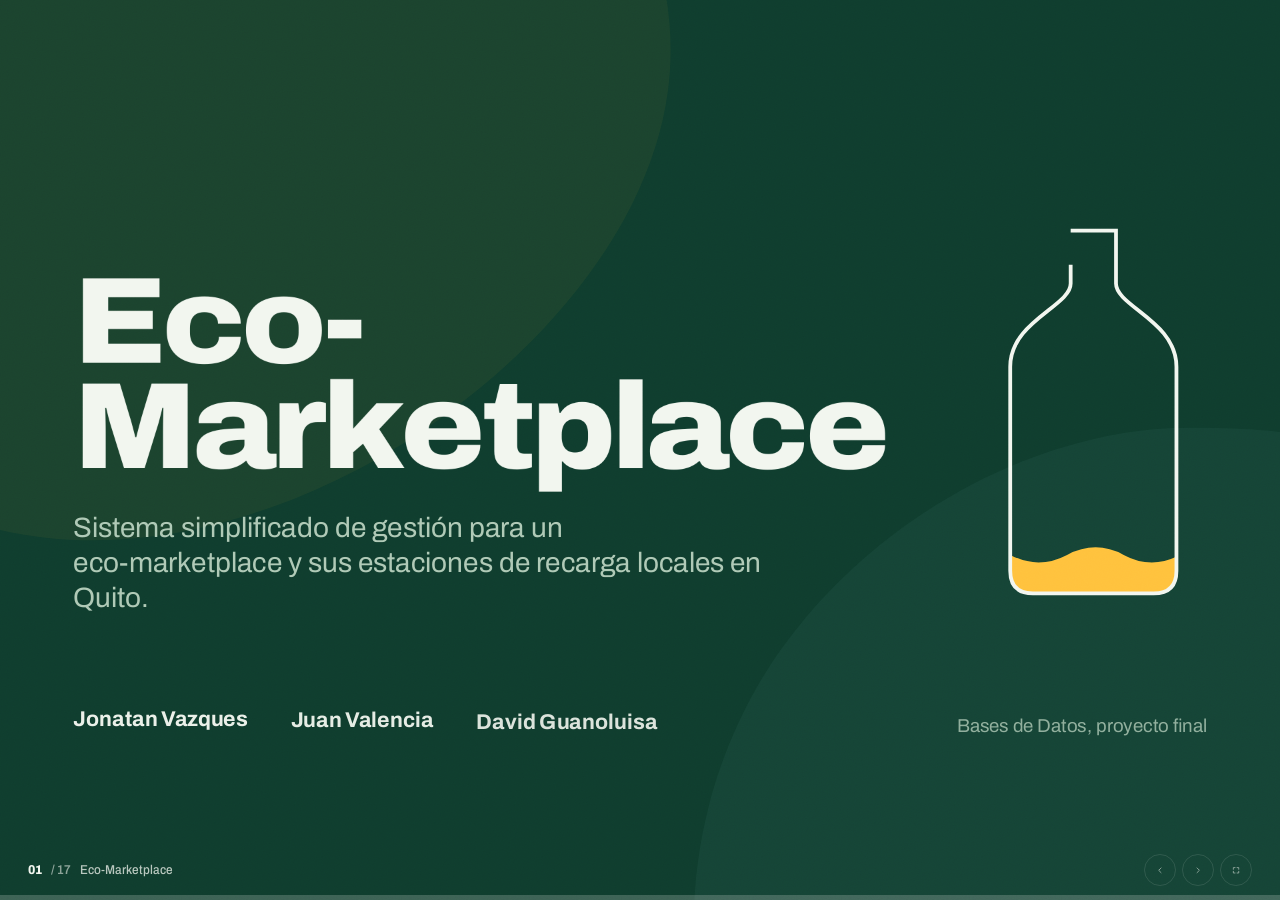
==== static/presentation/index.html @ 6f20e84d "Add the project presentation at /presentation" ====
<!DOCTYPE html>
<html lang="es">
<head>
<meta charset="utf-8">
<meta name="viewport" content="width=device-width, initial-scale=1, viewport-fit=cover">
<title>Eco-Marketplace — Presentación final</title>
<link rel="icon" href="data:image/svg+xml,%3Csvg xmlns='http://www.w3.org/2000/svg' viewBox='0 0 32 32'%3E%3Crect width='32' height='32' rx='7' fill='%230F3D2E'/%3E%3Cpath d='M12 5h8v4c0 2 5 3 5 7v9q0 2-2 2H9q-2 0-2-2v-9c0-4 5-5 5-7z' fill='%23FFC23D'/%3E%3C/svg%3E">
<link rel="preconnect" href="https://fonts.googleapis.com">
<link rel="preconnect" href="https://fonts.gstatic.com" crossorigin>
<link href="https://fonts.googleapis.com/css2?family=Archivo:wdth,wght@62..125,100..900&family=IBM+Plex+Mono:wght@400;500;600&display=swap" rel="stylesheet">
<style>
/* ------------------------------------------------------------------
   Tokens
   Bottle green ground, glass off-white, sunflower-oil accent.
   Coral is semantic only (rollback, delete, errors).
------------------------------------------------------------------ */
:root{
  --green:#0F3D2E; --deep:#072619; --paper:#E7EEE3; --sun:#FFC23D;
  --sage:#A9C4B1; --alarm:#FF6F59; --glass:#9ED6E0;
  --display:'Archivo', 'Arial Narrow', system-ui, sans-serif;
  --mono:'IBM Plex Mono', ui-monospace, Consolas, monospace;
  --ease-out:cubic-bezier(.16,1,.3,1);
}
body[data-ground="green"]{--bg:var(--green);--fg:#F2F6EF;--fg2:#AFC9B6;--line:rgba(242,246,239,.2);--card:rgba(255,255,255,.045);--ink:var(--sun);--hi:var(--sun);--on-hi:#0B2A20;--blob:rgba(255,194,61,.05);--blob2:rgba(158,214,224,.045)}
body[data-ground="deep"]{--bg:var(--deep);--fg:#F2F6EF;--fg2:#A3BFAB;--line:rgba(242,246,239,.18);--card:rgba(255,255,255,.04);--ink:var(--sun);--hi:var(--sun);--on-hi:#0B2A20;--blob:rgba(255,194,61,.06);--blob2:rgba(158,214,224,.05)}
body[data-ground="paper"]{--bg:var(--paper);--fg:#0B2A20;--fg2:#456253;--line:rgba(11,42,32,.2);--card:#F7FAF4;--ink:#0F3D2E;--hi:var(--sun);--on-hi:#0B2A20;--blob:rgba(15,61,46,.06);--blob2:rgba(255,194,61,.16)}
body[data-ground="sun"]{--bg:var(--sun);--fg:#0B2A20;--fg2:#3B4A22;--line:rgba(11,42,32,.25);--card:rgba(255,255,255,.25);--ink:#0B2A20;--hi:#0F3D2E;--on-hi:var(--sun);--blob:rgba(15,61,46,.08);--blob2:rgba(255,255,255,.2)}

*{box-sizing:border-box}
html,body{height:100%}
body{margin:0;background:var(--bg);color:var(--fg);font-family:var(--display);overflow:hidden;
  -webkit-font-smoothing:antialiased;text-rendering:optimizeLegibility;font-variation-settings:"wdth" 100}
button{font:inherit;color:inherit}

/* ---------- background: blobs + grain ---------- */
.bg{position:fixed;inset:0;pointer-events:none;z-index:0;overflow:hidden}
.blob{position:absolute;width:95vmax;height:95vmax;will-change:transform}
.blob.a{left:-30vmax;top:-38vmax;color:var(--blob)}
.blob.b{right:-38vmax;bottom:-48vmax;color:var(--blob2)}
.grain{position:fixed;inset:-50%;pointer-events:none;z-index:40;opacity:.07;mix-blend-mode:overlay;
  background-image:url("data:image/svg+xml,%3Csvg xmlns='http://www.w3.org/2000/svg' width='220' height='220'%3E%3Cfilter id='n'%3E%3CfeTurbulence type='fractalNoise' baseFrequency='.85' numOctaves='3' stitchTiles='stitch'/%3E%3C/filter%3E%3Crect width='100%25' height='100%25' filter='url(%23n)'/%3E%3C/svg%3E")}

/* ---------- stage: designed at 1920x1080, scaled to fit ---------- */
.stage{position:fixed;left:50%;top:50%;width:1920px;height:1080px;transform-origin:50% 50%;z-index:2}
.slide{position:absolute;inset:0;display:none}
.slide.on{display:block}
.inner{position:absolute;inset:0;padding:96px 110px 120px}

/* ---------- pour transition ---------- */
.pour{position:fixed;left:0;right:0;top:0;height:100vh;z-index:30;visibility:hidden;pointer-events:none;background:var(--pour,#0F3D2E)}
.pour svg{position:absolute;left:0;width:200%;height:14vh;display:block}
.pour .wt{bottom:calc(100% - 1px)}
.pour .wb{top:calc(100% - 1px);transform:scaleY(-1)}
.pour path.fill{fill:var(--pour,#0F3D2E)}
.pour path.crest{fill:none;stroke:var(--crest,#FFC23D);stroke-width:5;vector-effect:non-scaling-stroke}

/* ---------- chrome ---------- */
.chrome{position:fixed;left:0;right:0;bottom:0;z-index:35;display:flex;align-items:center;justify-content:space-between;
  padding:0 max(18px,2.2vw) calc(14px + env(safe-area-inset-bottom,0px));pointer-events:none;color:var(--fg)}
.count{display:flex;align-items:baseline;gap:.7em;font-size:clamp(12px,1vw,22px);font-variation-settings:"wdth" 90;font-weight:600}
.count .n{font-variant-numeric:tabular-nums;font-weight:800}
.count .of{opacity:.55}
.count .t{opacity:.75;font-weight:500}
.ctrl{display:flex;gap:6px;pointer-events:auto}
.ctrl button{width:clamp(32px,2.4vw,48px);height:clamp(32px,2.4vw,48px);border-radius:50%;border:1.5px solid var(--line);background:transparent;cursor:pointer;display:grid;place-items:center;opacity:.6;transition:opacity .2s, border-color .2s}
.ctrl button:hover,.ctrl button:focus-visible{opacity:1;border-color:var(--fg)}
.ctrl button:focus-visible{outline:2px solid var(--hi);outline-offset:2px}
.ctrl svg{width:45%;height:45%}
.progress{position:fixed;left:0;right:0;bottom:0;height:5px;z-index:36;background:var(--line)}
.progress i{position:absolute;inset:0;background:var(--hi);transform-origin:0 50%;transform:scaleX(0)}

/* ---------- type ---------- */
.h{margin:0;font-weight:800;font-variation-settings:"wdth" 112;font-size:92px;line-height:.98;letter-spacing:-.028em;max-width:1500px}
.h.sm{font-size:74px}
.lede{margin:28px 0 0;font-size:38px;line-height:1.3;color:var(--fg2);max-width:1100px;font-weight:400}
.mono{font-family:var(--mono)}
.w{display:inline-block;white-space:nowrap;overflow:hidden;vertical-align:top;padding:.1em .02em .14em;margin:-.1em -.02em -.14em}
.c{display:inline-block;will-change:transform}
.mk{display:block;overflow:hidden;padding-bottom:.08em;margin-bottom:-.08em}
.mk-i{display:block}
.hi{background:var(--hi);color:var(--on-hi);padding:.02em .25em;border-radius:.2em}

/* ---------- 1 title ---------- */
.s-title .inner{display:grid;grid-template-columns:1fr 340px;gap:40px;align-items:center}
.s-title h1{margin:0;font-weight:850;font-size:184px;line-height:.86;letter-spacing:-.035em;font-variation-settings:"wdth" 108,"wght" 850}
.s-title .sub{font-size:42px;line-height:1.25;max-width:1050px;margin:44px 0 0;color:var(--fg2)}
.s-title .meta{position:absolute;left:110px;bottom:120px;display:flex;gap:64px;font-size:28px;color:var(--fg2)}
.s-title .meta b{display:block;color:var(--fg);font-weight:700;font-size:32px}
.s-title .meta .course-m{margin-left:auto;align-self:end}
.s-title .meta{right:110px;align-items:baseline}
.bottle{width:340px;height:590px;justify-self:end;margin-top:-90px}
.bottle .outline{fill:none;stroke:var(--fg);stroke-width:5}
.bottle .tag{fill:var(--bg);stroke:var(--fg);stroke-width:3}
.bottle .tagtxt{font:700 30px var(--display);fill:var(--fg);font-variation-settings:"wdth" 110}

/* ---------- 2 problem ---------- */
.s-problem .inner{display:grid;grid-template-columns:1fr 520px;gap:60px;align-items:center}
.morph{width:520px;height:700px}
.morph path{fill:none;stroke-width:6;stroke-linejoin:round}
.needs{margin:54px 0 0;padding:0;list-style:none;display:grid;gap:22px;max-width:1080px}
.needs li{font-size:36px;line-height:1.25;padding-left:46px;position:relative}
.needs li::before{content:"";position:absolute;left:0;top:.42em;width:22px;height:22px;border-radius:50%;border:3px solid var(--fg)}
.morph-caption{font-size:30px;font-weight:700;text-align:center;font-variation-settings:"wdth" 105;margin-top:-10px;height:40px}

/* ---------- 3 solution ---------- */
.pillars{display:grid;grid-template-columns:repeat(3,1fr);gap:44px;margin-top:70px}
.pillar{border-top:3px solid var(--fg);padding-top:26px}
.pillar svg{width:64px;height:64px;stroke:var(--hi);fill:none;stroke-width:3;stroke-linecap:round;stroke-linejoin:round}
.pillar h3{margin:18px 0 12px;font-size:40px;font-weight:750;font-variation-settings:"wdth" 108;letter-spacing:-.01em}
.pillar p{margin:0;font-size:30px;line-height:1.35;color:var(--fg2)}
.points{display:flex;align-items:baseline;gap:18px;margin-top:10px}
.points .num{font-size:120px;font-weight:900;font-variation-settings:"wdth" 125;color:var(--hi);line-height:1;letter-spacing:-.03em}
.points span:last-child{font-size:30px;line-height:1.2;color:var(--fg)}
.marquee{position:absolute;left:0;right:0;bottom:132px;overflow:hidden;border-block:2px solid var(--line);padding:18px 0;white-space:nowrap}
.marquee .track{display:inline-flex;gap:56px;padding-left:56px;font-size:40px;font-weight:600;font-variation-settings:"wdth" 92}
.marquee .track span{display:inline-flex;align-items:center;gap:56px}
.marquee .track span::after{content:"";width:14px;height:14px;border-radius:50%;background:var(--hi)}

/* ---------- 4 team ---------- */
.s-team .inner{display:grid;grid-template-columns:1fr 760px;gap:80px;align-items:center}
.team{list-style:none;margin:56px 0 0;padding:0;display:grid;gap:26px}
.team li{font-size:56px;font-weight:800;font-variation-settings:"wdth" 104;letter-spacing:-.02em;line-height:1}
.course{font-size:30px;color:var(--fg2);margin-top:60px}
.jar{position:relative;width:760px;height:840px}
.jar svg.glass{position:absolute;inset:0;width:100%;height:100%;overflow:visible}
.jar svg.glass path{fill:none;stroke:var(--fg);stroke-width:5;stroke-linejoin:round}
.strata{position:absolute;left:62px;right:62px;bottom:26px;display:flex;flex-direction:column-reverse;gap:8px}
.layer{height:96px;border-radius:14px;display:flex;align-items:center;justify-content:space-between;padding:0 28px;font-size:34px;font-weight:750;font-variation-settings:"wdth" 104}
.layer small{font-size:22px;font-weight:500;opacity:.8;font-family:var(--mono)}
.l1{background:#F2E3B6;color:#0B2A20}.l2{background:#D7B36A;color:#0B2A20}.l3{background:var(--sun);color:#0B2A20}
.l4{background:#9DBBA6;color:#0B2A20}.l5{background:#5E8B72;color:#F2F6EF}.l6{background:#F2F6EF;color:#0B2A20}

/* ---------- 5 requirements ---------- */
.req{display:grid;grid-template-columns:1.25fr 1fr;gap:80px;margin-top:56px}
.req h3{margin:0 0 18px;font-size:30px;font-weight:700;color:var(--fg2);font-variation-settings:"wdth" 100}
.req ul{list-style:none;margin:0;padding:0}
.req li{display:grid;grid-template-columns:150px 1fr auto;gap:20px;align-items:baseline;padding:16px 0;border-top:2px solid var(--line);font-size:29px;line-height:1.22}
.req .id{font-family:var(--mono);font-weight:600;font-size:26px}
.req .tc{font-family:var(--mono);font-size:20px;color:var(--fg2);white-space:nowrap}

/* ---------- 6 ER ---------- */
.er{position:relative;width:1680px;height:690px;margin:40px auto 0}
.er svg.links{position:absolute;inset:0;width:100%;height:100%;overflow:visible}
.er svg.links path{fill:none;stroke:var(--fg);stroke-width:3.5;stroke-linecap:round;stroke-linejoin:round}
.ent{position:absolute;width:400px;background:var(--card);border:3px solid var(--fg);border-radius:14px;overflow:hidden}
.ent h4{margin:0;padding:12px 20px 13px;font-size:31px;font-weight:800;font-variation-settings:"wdth" 108;background:var(--fg);color:var(--bg);letter-spacing:-.01em}
.ent ul{list-style:none;margin:0;padding:0}
.ent li{display:flex;justify-content:space-between;align-items:center;gap:12px;padding:0 20px;height:46px;font:500 23px/1 var(--mono);border-top:1.5px solid var(--line)}
.ent li:first-child{border-top:0}
.key{font:700 16px/1 var(--display);padding:5px 8px;border-radius:6px;background:var(--hi);color:var(--on-hi);letter-spacing:.02em}
.key.fk{background:transparent;color:var(--fg);box-shadow:inset 0 0 0 2px var(--fg)}
.card-pill{position:absolute;font:800 24px/1 var(--display);background:var(--fg);color:var(--bg);border-radius:999px;padding:6px 12px;transform:translate(-50%,-50%)}
.er-note{position:absolute;left:620px;top:640px;width:420px;font-size:22px;line-height:1.3;color:var(--fg2)}

/* ---------- 7 before / after ---------- */
.ba{position:relative;display:grid;grid-template-columns:500px 1fr;gap:120px;margin-top:40px}
.ba .tagline{font-size:28px;font-weight:700;color:var(--fg2);margin:0 0 18px}
.ba .ent{position:relative;width:auto}
.ba .pair{display:grid;grid-template-columns:420px 110px 460px;align-items:start}
.ba .ent li{font-size:24px}
.ba .mv{transition:none}
.ba-note{margin:26px 0 0;font-size:30px;line-height:1.3;max-width:500px}
.after-note{margin:30px 0 0;font-size:30px;line-height:1.35;max-width:1000px;color:var(--fg2)}
.conn{width:110px;height:120px;margin-top:70px;overflow:visible}
.conn path{fill:none;stroke:var(--fg);stroke-width:3.5}
.conn text{font:800 24px var(--display);fill:var(--fg)}
.ghost{position:absolute;display:flex;align-items:center;padding:0 20px;font:600 24px/1 var(--mono);background:var(--alarm);color:#2A0D06;border-radius:8px;opacity:0;pointer-events:none;z-index:5}
.strike{position:absolute;left:14px;right:14px;top:50%;height:3px;background:var(--alarm);transform-origin:0 50%;transform:scaleX(0)}
.ba .mv{position:relative}
.new-row{background:color-mix(in srgb, var(--hi) 22%, transparent)}
.feedback{margin:26px 0 0;font-size:30px;line-height:1.35;color:var(--fg);border-left:5px solid var(--hi);padding:6px 0 6px 26px}

/* ---------- 8 schema ---------- */
.s-schema .inner{display:grid;grid-template-columns:1080px 1fr;gap:70px}
.code{margin:0;padding:34px 40px;background:rgba(0,0,0,.28);border:2px solid var(--line);border-radius:18px;font:400 25px/1.5 var(--mono);color:#DDE8DF;white-space:pre;position:relative}
.code .kw{color:#9ED6E0;font-weight:600}
.code .ty{color:#A9C4B1}
.code .cn{color:var(--sun);font-weight:600;border-radius:4px}
.code .nu{color:#F2E3B6}
.caret{display:inline-block;width:.6em;height:1.1em;background:var(--sun);vertical-align:-.2em;animation:blink 1s steps(1) infinite}
@keyframes blink{50%{opacity:0}}
.prefixes{list-style:none;margin:28px 0 0;padding:0;display:grid;gap:16px}
.prefixes li{display:grid;grid-template-columns:96px 1fr;gap:18px;align-items:baseline;border-top:2px solid var(--line);padding-top:14px}
.prefixes b{font:600 30px var(--mono);color:var(--sun)}
.prefixes span{font-size:27px;line-height:1.3}
.prefixes small{display:block;font:400 17px/1.3 var(--mono);color:var(--fg2);margin-top:4px;overflow-wrap:anywhere}
.why{font-size:27px;line-height:1.35;color:var(--fg2);margin-top:30px}

/* ---------- 9 transaction ---------- */
.tx{position:relative;width:1700px;height:580px;margin:50px auto 0}
.tx svg.track{position:absolute;inset:0;width:100%;height:100%;overflow:visible}
.tx .rail{fill:none;stroke:var(--line);stroke-width:6;stroke-linecap:round}
.tx .rail-on{fill:none;stroke:var(--sun);stroke-width:6;stroke-linecap:round}
.tx .branch{fill:none;stroke:var(--alarm);stroke-width:5;stroke-linecap:round}
.node{position:absolute;width:104px;height:104px;margin:-52px 0 0 -52px;border-radius:50%;border:4px solid var(--fg);background:var(--bg);display:grid;place-items:center;top:200px}
.node svg{width:44px;height:44px;fill:none;stroke:var(--fg);stroke-width:3;stroke-linecap:round;stroke-linejoin:round}
.node.lit{background:var(--sun);border-color:var(--sun)}
.node.lit svg{stroke:#0B2A20}
.step{position:absolute;top:0;width:270px;margin-left:-135px;text-align:center}
.step b{display:block;font-size:28px;font-weight:800;font-variation-settings:"wdth" 104;line-height:1.1}
.step span{display:block;font:400 19px/1.3 var(--mono);color:var(--fg2);margin-top:8px}
.token{position:absolute;left:0;top:200px;width:30px;height:30px;margin:-15px 0 0 -15px;border-radius:50%;background:var(--sun);box-shadow:0 0 0 8px rgba(255,194,61,.25);z-index:3}
.rollback{position:absolute;left:1300px;top:396px;transform:translate(-50%,-50%);background:var(--alarm);color:#2A0D06;border-radius:999px;padding:14px 30px;font-size:30px;font-weight:800;white-space:nowrap}
.rb-why{position:absolute;left:1440px;top:360px;width:262px;font-size:20px;line-height:1.3;color:var(--fg2)}
.console{position:absolute;left:0;right:0;top:500px;border:2px solid var(--line);border-radius:14px;padding:20px 28px;font:500 26px/1.3 var(--mono);background:rgba(0,0,0,.22);display:flex;gap:18px}
.console .pr{color:var(--sun)}
.tx-foot{display:flex;gap:60px;margin-top:30px;font-size:28px;line-height:1.3;color:var(--fg2)}
.tx-foot p{margin:0;max-width:780px}

/* ---------- 10 API ---------- */
.api{display:grid;grid-template-columns:1fr 1fr;gap:70px;margin-top:40px}
.grp{margin-bottom:16px}
.grp h3{margin:0 0 6px;font-size:28px;font-weight:750;font-variation-settings:"wdth" 104}
.ep{display:grid;grid-template-columns:282px 1fr;align-items:center;height:42px;border-top:1.5px solid var(--line)}
.ep .ms{display:flex;gap:6px}
.m{font:700 16px/1 var(--mono);padding:6px 0;width:80px;text-align:center;border-radius:6px;letter-spacing:.02em}
.m.get{background:#0F3D2E;color:#E7EEE3}
.m.post{background:var(--sun);color:#0B2A20}
.m.put{background:var(--glass);color:#0B2A20}
.m.del{background:var(--alarm);color:#2A0D06}
.ep code{font:500 22px var(--mono);white-space:nowrap}
.status{display:flex;flex-wrap:wrap;gap:12px;margin-top:26px}
.status span{font:500 22px var(--mono);border:2px solid var(--fg);border-radius:999px;padding:8px 16px}
.status span b{font-weight:700;margin-right:6px}
.errshape{margin-top:16px;font:500 22px var(--mono);color:var(--fg2)}

/* ---------- 11 GUI ---------- */
.s-gui .inner{display:grid;grid-template-columns:440px 1fr;gap:60px;align-items:start}
.views{list-style:none;margin:34px 0 0;padding:0}
.views li{padding:10px 0;border-top:2px solid var(--line);font-size:26px;line-height:1.2}
.views li b{display:block;font-size:29px;font-variation-settings:"wdth" 100}
.views li span{color:var(--fg2);font-size:23px}
.browser{position:relative;width:1240px;height:798px;border-radius:18px;overflow:hidden;background:#F7FAF4;box-shadow:0 40px 80px -30px rgba(0,0,0,.6);border:2px solid rgba(255,255,255,.2);margin-top:6px}
.bbar{height:56px;background:#DDE6D9;display:flex;align-items:center;gap:10px;padding:0 20px}
.bbar i{width:15px;height:15px;border-radius:50%;background:#B9C7B4}
.bbar i:first-child{background:var(--alarm)}.bbar i:nth-child(2){background:var(--sun)}.bbar i:nth-child(3){background:#6FB58A}
.bbar .url{margin-left:18px;flex:1;height:34px;border-radius:9px;background:#F7FAF4;display:flex;align-items:center;padding:0 16px;font:500 19px var(--mono);color:#456253}
.viewport{position:absolute;left:0;right:0;top:56px;bottom:0;overflow:hidden}
.viewport iframe{border:0;width:1600px;height:960px;transform:scale(.775);transform-origin:0 0;background:#fff}
.fallback{position:absolute;inset:0;display:none;place-content:center;text-align:center;gap:18px;padding:60px;color:#0B2A20;background:
  repeating-linear-gradient(135deg, #F7FAF4 0 22px, #EEF3EA 22px 44px)}
.browser.failed .fallback{display:grid}
.browser.failed iframe{visibility:hidden}
.fallback b{font-size:44px;font-variation-settings:"wdth" 110}
.fallback p{margin:0;font-size:26px;line-height:1.4;color:#456253;max-width:760px}
.fallback a{color:#0B2A20;font:600 26px var(--mono)}
.loading{position:absolute;left:24px;bottom:20px;font:500 18px var(--mono);color:#456253}

/* ---------- 12 reports ---------- */
.reports{display:grid;grid-template-columns:repeat(4,1fr);gap:34px;margin-top:60px}
.rep{border:3px solid var(--fg);border-radius:18px;padding:26px;background:var(--card);display:flex;flex-direction:column}
.rep svg{width:100%;height:190px;overflow:visible}
.rep svg .bar{fill:var(--fg)}
.rep svg .bar.top{fill:var(--sun)}
.rep svg .ln{fill:none;stroke:var(--fg);stroke-width:5;stroke-linecap:round;stroke-linejoin:round}
.rep svg .base{stroke:var(--line);stroke-width:2}
.rep h3{margin:22px 0 8px;font-size:34px;font-weight:800;font-variation-settings:"wdth" 104;line-height:1.05}
.rep code{font:500 17px/1.3 var(--mono);color:var(--fg2);overflow-wrap:anywhere}
.rep p{margin:14px 0 0;font:500 20px/1.4 var(--mono)}
.rep-foot{margin-top:40px;font-size:30px;line-height:1.35;color:var(--fg2);max-width:1400px}

/* ---------- 13 testing ---------- */
.s-tests .inner{display:grid;grid-template-columns:640px 1fr;gap:70px;align-items:start}
.big{font-size:380px;font-weight:900;font-variation-settings:"wdth" 125;line-height:.8;letter-spacing:-.05em;color:var(--sun);margin-top:40px;font-variant-numeric:tabular-nums}
.big-l{font-size:40px;font-weight:700;margin-top:24px}
.big-s{font-size:27px;line-height:1.35;color:var(--fg2);margin-top:16px;max-width:560px}
.tcs{list-style:none;margin:0;padding:0;display:grid;grid-template-columns:1fr 1fr;column-gap:44px}
.tcs li{display:grid;grid-template-columns:36px 96px 1fr;gap:12px;align-items:center;padding:12px 0;border-top:1.5px solid var(--line);font-size:22px;line-height:1.18}
.tcs svg{width:30px;height:30px;fill:none;stroke:var(--sun);stroke-width:4;stroke-linecap:round;stroke-linejoin:round}
.tcs .id{font:600 21px var(--mono)}
.tcs small{display:block;font:400 17px var(--mono);color:var(--fg2);margin-top:3px}
.nfr{margin-top:34px;display:flex;gap:26px;align-items:center;border:2px solid var(--line);border-radius:16px;padding:22px 28px}
.nfr .n{font-size:68px;font-weight:900;font-variation-settings:"wdth" 120;color:var(--sun);line-height:1;white-space:nowrap}
.nfr p{margin:0;font-size:26px;line-height:1.3}

/* ---------- 14 deploy ---------- */
.flow{position:relative;width:1700px;height:360px;margin:60px auto 0}
.flow > svg{position:absolute;inset:0;width:100%;height:100%;overflow:visible}
.flow > svg path{fill:none;stroke:var(--fg);stroke-width:4;stroke-linecap:round}
.fnode{position:absolute;top:40px;width:300px;margin-left:-150px;text-align:center}
.fnode .disc{width:120px;height:120px;margin:0 auto;border-radius:30px;background:var(--fg);display:grid;place-items:center}
.fnode .disc svg{position:static;width:56px;height:56px;fill:none;stroke:var(--bg);stroke-width:3;stroke-linecap:round;stroke-linejoin:round}
.fnode b{display:block;margin-top:22px;font-size:31px;font-weight:800;font-variation-settings:"wdth" 104;line-height:1.1}
.fnode span{display:block;margin-top:8px;font:400 19px/1.35 var(--mono);color:var(--fg2)}
.fnode.end .disc{background:var(--sun)}
.fnode.end .disc svg{stroke:#0B2A20}
.dep-grid{display:grid;grid-template-columns:1fr 1fr;gap:60px;margin-top:10px}
.term{background:#0B2A20;color:#DDE8DF;border-radius:16px;padding:26px 32px;font:400 24px/1.6 var(--mono)}
.term .pr{color:var(--sun)}
.term .cm{color:#7E9C88}
.links-l{font-size:30px;line-height:1.5}
.links-l a{color:inherit;font-family:var(--mono);font-size:27px;text-decoration-thickness:2px;text-underline-offset:6px}
.links-l p{margin:0 0 14px}

/* ---------- 15 challenges ---------- */
.chal{display:grid;grid-template-columns:1fr;gap:30px;margin-top:56px}
.ch{display:grid;grid-template-columns:720px 110px 1fr;gap:24px;align-items:center;border-top:3px solid var(--line);padding-top:30px}
.ch .p{font-size:42px;line-height:1.15;letter-spacing:-.01em;font-weight:700;font-variation-settings:"wdth" 104}
.ch .f{font-size:31px;line-height:1.35;color:var(--fg2)}
.ch .f code{font:500 28px var(--mono);color:var(--sun)}
.ch svg{width:100px;height:48px;fill:none;stroke:var(--sun);stroke-width:4;stroke-linecap:round;stroke-linejoin:round}

/* ---------- 16 future ---------- */
.future{list-style:none;margin:60px 0 0;padding:0;display:grid;grid-template-columns:repeat(3,1fr);gap:0 50px}
.future li{border-top:3px solid var(--fg);padding:26px 0 46px}
.future svg{width:62px;height:62px;fill:none;stroke:var(--fg);stroke-width:3;stroke-linecap:round;stroke-linejoin:round}
.future b{display:block;margin-top:18px;font-size:44px;font-weight:800;font-variation-settings:"wdth" 106;letter-spacing:-.015em;line-height:1.02}
.future span{display:block;margin-top:10px;font-size:26px;line-height:1.35;color:var(--fg2)}

/* ---------- 17 thanks ---------- */
.s-thanks h2{margin:40px 0 0;font-size:270px;font-weight:900;font-variation-settings:"wdth" 125;line-height:.82;letter-spacing:-.05em}
.s-thanks .q{font-size:64px;font-weight:700;margin-top:40px;font-variation-settings:"wdth" 100}
.s-thanks .urls{position:absolute;left:110px;right:110px;bottom:130px;display:grid;grid-template-columns:repeat(3,auto);justify-content:space-between;gap:30px;border-top:3px solid var(--fg);padding-top:28px}
.s-thanks .urls div{font-size:24px;color:var(--fg2)}
.s-thanks .urls a{display:block;margin-top:6px;color:var(--fg);font:600 30px var(--mono);text-decoration:none}
.s-thanks .urls a:hover{text-decoration:underline}
.s-thanks .names{font-size:30px;margin-top:22px;color:var(--fg2)}

@media (prefers-reduced-motion: reduce){ .caret{animation:none} }
</style>
</head>
<body data-ground="green">

<div class="bg" aria-hidden="true">
  <svg class="blob a" viewBox="0 0 600 600"><path fill="currentColor" d="M421 89c62 45 108 122 98 196-10 75-77 146-152 186-76 40-160 49-224 12C79 446 36 362 47 285 58 208 123 137 192 95c70-43 167-51 229-6z"/></svg>
  <svg class="blob b" viewBox="0 0 600 600"><path fill="currentColor" d="M455 132c50 60 66 147 37 220-29 72-104 131-186 141-83 10-173-29-212-95-39-67-26-161 21-226S242 64 315 64c73 0 90 8 140 68z"/></svg>
</div>
<div class="grain" aria-hidden="true"></div>

<main class="stage" id="stage">

<!-- 1 TITLE -->
<section class="slide s-title" data-id="title" data-ground="green" data-title="Eco-Marketplace">
 <div class="inner">
  <div>
   <h1 id="title-h" data-a="split" aria-label="Eco-Marketplace">Eco-<br>Marketplace</h1>
   <p class="sub" data-a="mask" data-at=".55">Sistema simplificado de gestión para un <span style="white-space:nowrap">eco-marketplace</span> y sus estaciones de recarga locales en Quito.</p>
  </div>
  <svg class="bottle" viewBox="0 0 300 520" aria-hidden="true">
   <defs><clipPath id="bottle-clip"><path d="M120 20H180V90C180 120 260 140 260 200V470Q260 500 230 500H70Q40 500 40 470V200C40 140 120 120 120 90Z"/></clipPath></defs>
   <g clip-path="url(#bottle-clip)">
    <g id="liquid" transform="translate(0 520)">
      <path id="liq-wave" fill="#FFC23D" d="M-300 20 Q-262 0 -225 20 T-150 20 T-75 20 T0 20 T75 20 T150 20 T225 20 T300 20 T375 20 T450 20 T525 20 T600 20 V600 H-300Z"/>
    </g>
   </g>
   <path class="outline" id="bottle-out" d="M120 20H180V90C180 120 260 140 260 200V470Q260 500 230 500H70Q40 500 40 470V200C40 140 120 120 120 90Z"/>
   <g id="bottle-tag"><rect class="tag" x="70" y="250" width="160" height="70" rx="10"/><text class="tagtxt" x="150" y="296" text-anchor="middle">recarga</text></g>
  </svg>
  <div class="meta" data-a="kids" data-at=".8">
   <div><b>Jonatan Vazques</b></div>
   <div><b>Juan Valencia</b></div>
   <div><b>David Guanoluisa</b></div>
   <div class="course-m">Bases de Datos, proyecto final</div>
  </div>
 </div>
</section>

<!-- 2 PROBLEM -->
<section class="slide s-problem" data-id="problem" data-ground="paper" data-title="El problema">
 <div class="inner">
  <div>
   <h2 class="h" data-a="split">Casi todo lo que compramos viene en plástico de un solo uso.</h2>
   <p class="lede" data-a="mask">Las estaciones de recarga resuelven el empaque: el cliente trae su propio envase y compra a granel. Lo difícil es administrar una red de ellas.</p>
   <ul class="needs" data-a="kids">
    <li>¿Cuánta avena, arroz o detergente queda en cada sucursal?</li>
    <li>¿Qué compró cada cliente, dónde y cuándo?</li>
    <li>¿Cómo premiamos a quien vuelve con su frasco?</li>
   </ul>
  </div>
  <div>
   <svg class="morph" viewBox="0 0 300 520" aria-hidden="true">
    <path id="morph-path" stroke="#0B2A20" d="M120 20H180V90C180 120 260 140 260 200V470Q260 500 230 500H70Q40 500 40 470V200C40 140 120 120 120 90Z"/>
    <path id="morph-x" stroke="#FF6F59" d="M70 230L230 430M230 230L70 430" style="stroke-width:10;stroke-linecap:round"/>
   </svg>
   <div class="morph-caption" id="morph-cap">Un solo uso</div>
  </div>
 </div>
</section>

<!-- 3 SOLUTION -->
<section class="slide s-solution" data-id="solution" data-ground="green" data-title="Nuestra solución">
 <div class="inner">
  <h2 class="h" data-a="split">Una sola base de datos para todas las estaciones de recarga.</h2>
  <div class="pillars">
   <div class="pillar" data-a="rise" data-at=".45">
    <svg viewBox="0 0 64 64"><circle cx="32" cy="22" r="11"/><path d="M12 56c2-11 10-17 20-17s18 6 20 17"/></svg>
    <h3>Clientes</h3>
    <div class="points"><span class="num" data-count="10">10</span><span>eco-puntos<br>por unidad comprada</span></div>
   </div>
   <div class="pillar" data-a="rise">
    <svg viewBox="0 0 64 64"><path d="M8 26 14 10h36l6 16"/><path d="M10 26v28h44V26"/><path d="M8 26c0 5 4 8 8 8s8-3 8-8c0 5 4 8 8 8s8-3 8-8c0 5 4 8 8 8s8-3 8-8"/><path d="M26 54V42h12v12"/></svg>
    <h3>Tiendas</h3>
    <p>Un solo catálogo, con stock propio en cada sucursal. El stock bajo se ve antes de que el frasco se vacíe.</p>
   </div>
   <div class="pillar" data-a="rise">
    <svg viewBox="0 0 64 64"><rect x="12" y="8" width="40" height="48" rx="5"/><path d="M22 22h20M22 32h20M22 42h12"/></svg>
    <h3>Pedidos</h3>
    <p>Varios productos por pedido, guardados en una sola transacción: todo o nada.</p>
   </div>
  </div>
  <div class="marquee" data-a="wipe" data-at=".9" aria-label="Productos que se venden a granel">
   <div class="track"><span>Detergente líquido</span><span>Avena</span><span>Arroz integral</span><span>Jabón de manos</span><span>Shampoo sólido</span><span>Aceite de girasol</span><span>Granola</span><span>Suavizante</span><span>Detergente líquido</span><span>Avena</span><span>Arroz integral</span><span>Jabón de manos</span><span>Shampoo sólido</span><span>Aceite de girasol</span><span>Granola</span><span>Suavizante</span></div>
  </div>
 </div>
</section>

<!-- 4 TEAM & STACK -->
<section class="slide s-team" data-id="team" data-ground="deep" data-title="Equipo y tecnologías">
 <div class="inner">
  <div>
   <h2 class="h" data-a="split">Tres integrantes, un solo stack.</h2>
   <ul class="team" data-a="kids" data-at=".35">
    <li>Jonatan Vazques</li>
    <li>Juan Valencia</li>
    <li>David Guanoluisa</li>
   </ul>
   <p class="course" data-a="mask">Curso de Bases de Datos, proyecto final. Código en GitHub, en vivo en Vercel.</p>
  </div>
  <div class="jar">
   <svg class="glass" viewBox="0 0 760 840" aria-hidden="true"><path id="jar-path" d="M110 20H650V60C650 80 720 90 720 130V790Q720 830 680 830H80Q40 830 40 790V130C40 90 110 80 110 60Z"/></svg>
   <div class="strata" id="strata">
    <div class="layer l1">SQLite <small>+ script MySQL</small></div>
    <div class="layer l2">SQLAlchemy <small>ORM, restricciones</small></div>
    <div class="layer l3">API REST Flask <small>JSON</small></div>
    <div class="layer l4">HTML, CSS, JS <small>interfaz admin</small></div>
    <div class="layer l5">pytest <small>pruebas</small></div>
    <div class="layer l6">Vercel <small>despliegue</small></div>
   </div>
  </div>
 </div>
</section>

<!-- 5 REQUIREMENTS -->
<section class="slide s-req" data-id="req" data-ground="paper" data-title="Requerimientos">
 <div class="inner">
  <h2 class="h" data-a="split">Lo que el sistema debe hacer, y cómo lo comprobamos.</h2>
  <div class="req">
   <div>
    <h3 data-a="mask" data-at=".4">Funcionales</h3>
    <ul data-a="kids">
     <li><span class="id">FR-01</span>Registrar clientes con 0 eco-puntos<span class="tc">TC-01</span></li>
     <li><span class="id">FR-02</span>Gestionar stock por tienda y producto<span class="tc">TC-02, 04</span></li>
     <li><span class="id">FR-03</span>Registrar pedidos con datos válidos<span class="tc">TC-05, 06, 07</span></li>
     <li><span class="id">FR-04</span>Historial de pedidos por cliente<span class="tc">TC-08</span></li>
     <li><span class="id">FR-05</span>Descontar stock en la misma transacción<span class="tc">TC-09, 10</span></li>
     <li><span class="id">FR-06</span>Reporte de stock bajo<span class="tc">TC-11</span></li>
    </ul>
   </div>
   <div>
    <h3 data-a="mask" data-at=".6">No funcionales</h3>
    <ul data-a="kids">
     <li><span class="id">NFR-01</span>50 pedidos concurrentes en menos de 2 s<span class="tc">TC-03</span></li>
     <li><span class="id">NFR-02</span>Integridad: correo único, llaves y checks<span class="tc">TC-12</span></li>
     <li><span class="id">NFR-03</span>Un script crea todo el esquema<span class="tc">TC-13</span></li>
    </ul>
   </div>
  </div>
 </div>
</section>

<!-- 6 ER DIAGRAM -->
<section class="slide s-er" data-id="er" data-ground="paper" data-title="Diseño de la base de datos">
 <div class="inner">
  <h2 class="h sm" data-a="split">Seis tablas en tercera forma normal.</h2>
  <div class="er" id="er">
   <svg class="links" viewBox="0 0 1680 690" aria-hidden="true">
    <path class="lk" d="M400 140H620"/>
    <path class="lk" d="M1020 140H1240"/>
    <path class="lk" d="M1460 420V262"/>
    <path class="lk" d="M400 470H510V220H620"/>
    <path class="lk" d="M400 570H620"/>
    <path class="lk" d="M1260 570H1020"/>
    <g class="cf">
     <path d="M418 128V152"/><path d="M596 140L620 126M596 140L620 154"/>
     <path d="M1038 128V152"/><path d="M1216 140L1240 126M1216 140L1240 154"/>
     <path d="M1448 404H1472"/><path d="M1460 286L1446 262M1460 286L1474 262"/>
     <path d="M418 458V482"/><path d="M596 220L620 206M596 220L620 234"/>
     <path d="M418 558V582"/><path d="M596 570L620 556M596 570L620 584"/>
     <path d="M1242 558V582"/><path d="M1044 570L1020 556M1044 570L1020 584"/>
    </g>
   </svg>
   <div class="ent" style="left:0;top:20px"><h4>cliente</h4><ul>
     <li>cliente_id<span class="key">PK</span></li><li>nombre_completo</li><li>correo_electronico<span class="key fk">UQ</span></li><li>puntos_ecologicos</li></ul></div>
   <div class="ent" style="left:620px;top:20px"><h4>pedido</h4><ul>
     <li>pedido_id<span class="key">PK</span></li><li>fecha_exacta</li><li>cliente_id<span class="key fk">FK</span></li><li>tienda_id<span class="key fk">FK</span></li></ul></div>
   <div class="ent" style="left:1240px;top:20px;width:440px"><h4>detalle_pedido</h4><ul>
     <li>pedido_id<span class="key">PK FK</span></li><li>producto_id<span class="key">PK FK</span></li><li>cantidad</li><li>precio_unitario</li></ul></div>
   <div class="ent" style="left:0;top:420px"><h4>tienda</h4><ul>
     <li>tienda_id<span class="key">PK</span></li><li>nombre_sucursal</li><li>direccion</li></ul></div>
   <div class="ent" style="left:620px;top:420px"><h4>inventario</h4><ul>
     <li>tienda_id<span class="key">PK FK</span></li><li>producto_id<span class="key">PK FK</span></li><li>cantidad_stock</li></ul></div>
   <div class="ent" style="left:1260px;top:420px"><h4>producto</h4><ul>
     <li>producto_id<span class="key">PK</span></li><li>nombre</li><li>unidad_medida</li><li>precio_unitario</li></ul></div>
   <span class="card-pill" style="left:430px;top:108px">1</span><span class="card-pill" style="left:590px;top:108px">N</span>
   <span class="card-pill" style="left:1050px;top:108px">1</span><span class="card-pill" style="left:1210px;top:108px">N</span>
   <span class="card-pill" style="left:1500px;top:394px">1</span><span class="card-pill" style="left:1500px;top:292px">N</span>
   <span class="card-pill" style="left:430px;top:438px">1</span><span class="card-pill" style="left:590px;top:188px">N</span>
   <span class="card-pill" style="left:430px;top:606px">1</span><span class="card-pill" style="left:590px;top:606px">N</span>
   <span class="card-pill" style="left:1230px;top:606px">1</span><span class="card-pill" style="left:1050px;top:606px">N</span>
   <p class="er-note" style="top:636px">inventario convierte la relación N:M entre tienda y producto en dos relaciones 1:N.</p>
  </div>
 </div>
</section>

<!-- 7 BEFORE / AFTER -->
<section class="slide s-ba" data-id="ba" data-ground="green" data-title="Detalle de pedido">
 <div class="inner">
  <h2 class="h sm" data-a="split">El pedido que solo podía tener un producto.</h2>
  <p class="feedback" data-a="wipe" data-at=".3">Observación del profesor en el avance: al diseño le faltaba el <i>Detalle de Pedido</i>.</p>
  <div class="ba" id="ba">
   <div>
    <p class="tagline">Avance del proyecto</p>
    <div class="ent" id="ba-before"><h4>pedido</h4><ul>
      <li>pedido_id<span class="key">PK</span></li><li>fecha_exacta</li><li>cliente_id<span class="key fk">FK</span></li><li>tienda_id<span class="key fk">FK</span></li>
      <li class="mv" id="mv1">producto_id<span class="key fk">FK</span><i class="strike"></i></li>
      <li class="mv" id="mv2">cantidad_comprada<i class="strike"></i></li></ul></div>
    <p class="ba-note" id="ba-note1">Un pedido, un producto. Tres frascos eran tres pedidos.</p>
   </div>
   <div>
    <p class="tagline" id="after-tag">Diseño final</p>
    <div class="pair">
     <div class="ent" id="ba-head"><h4>pedido <span style="font-weight:500;opacity:.7;font-size:22px">cabecera</span></h4><ul>
       <li>pedido_id<span class="key">PK</span></li><li>fecha_exacta</li><li>cliente_id<span class="key fk">FK</span></li><li>tienda_id<span class="key fk">FK</span></li></ul></div>
     <svg class="conn" viewBox="0 0 110 120" aria-hidden="true">
      <path id="ba-link" d="M0 60H110"/><path id="ba-crow" d="M86 60L110 46M86 60L110 74"/>
      <text x="8" y="44">1</text><text x="80" y="104">N</text>
     </svg>
     <div class="ent" id="ba-detail"><h4>detalle_pedido <span style="font-weight:500;opacity:.7;font-size:22px">líneas</span></h4><ul>
       <li>pedido_id<span class="key">PK FK</span></li>
       <li id="land1">producto_id<span class="key">PK FK</span></li>
       <li id="land2">cantidad</li>
       <li id="land3" class="new-row">precio_unitario</li></ul></div>
    </div>
    <p class="after-note" id="ba-note2">Un pedido, muchas líneas. El precio se copia al momento de la compra, así un cambio de precio posterior no reescribe la historia. Al borrar un pedido se borran sus líneas.</p>
   </div>
   <div class="ghost" id="g1">producto_id</div>
   <div class="ghost" id="g2">cantidad</div>
  </div>
 </div>
</section>

<!-- 8 SCHEMA -->
<section class="slide s-schema" data-id="schema" data-ground="deep" data-title="Esquema y restricciones">
 <div class="inner">
  <div>
   <h2 class="h sm" data-a="split" style="margin-bottom:34px">Cada regla tiene nombre.</h2>
<pre class="code" id="code"><span class="kw">CREATE TABLE</span> detalle_pedido (
  pedido_id        <span class="ty">INTEGER</span>        <span class="kw">NOT NULL</span>,
  producto_id      <span class="ty">INTEGER</span>        <span class="kw">NOT NULL</span>,
  cantidad         <span class="ty">DECIMAL</span>(<span class="nu">10</span>,<span class="nu">2</span>)  <span class="kw">NOT NULL</span>,
  precio_unitario  <span class="ty">DECIMAL</span>(<span class="nu">10</span>,<span class="nu">2</span>)  <span class="kw">NOT NULL</span>,
  <span class="kw">CONSTRAINT</span> <span class="cn">pk_detalle_pedido</span>
    <span class="kw">PRIMARY KEY</span> (pedido_id, producto_id),
  <span class="kw">CONSTRAINT</span> <span class="cn">fk_detalle_pedido_pedido</span>
    <span class="kw">FOREIGN KEY</span> (pedido_id) <span class="kw">REFERENCES</span> pedido
    <span class="kw">ON DELETE CASCADE</span>,
  <span class="kw">CONSTRAINT</span> <span class="cn">fk_detalle_pedido_producto</span>
    <span class="kw">FOREIGN KEY</span> (producto_id) <span class="kw">REFERENCES</span> producto
    <span class="kw">ON DELETE RESTRICT</span>,
  <span class="kw">CONSTRAINT</span> <span class="cn">ck_detalle_pedido_cantidad_positiva</span>
    <span class="kw">CHECK</span> (cantidad &gt; <span class="nu">0</span>)
);
<span class="kw">CREATE INDEX</span> <span class="cn">idx_detalle_pedido_producto_id</span>
    <span class="kw">ON</span> detalle_pedido (producto_id);<span class="caret" id="caret"></span></pre>
  </div>
  <div style="padding-top:150px">
   <ul class="prefixes" data-a="kids" data-at=".5">
    <li><b>pk_</b><span>Llave primaria<small>pk_inventario (tienda_id, producto_id)</small></span></li>
    <li><b>fk_</b><span>Llave foránea, CASCADE o RESTRICT<small>fk_pedido_cliente</small></span></li>
    <li><b>uq_</b><span>Valor único<small>uq_cliente_correo_electronico</small></span></li>
    <li><b>ck_</b><span>Regla CHECK<small>ck_inventario_cantidad_stock_no_negativa</small></span></li>
    <li><b>idx_</b><span>Índice para búsquedas frecuentes<small>idx_pedido_fecha_exacta</small></span></li>
   </ul>
   <p class="why" data-a="mask" data-at="1.2">Cuando una regla falla, el error la nombra y la API lo convierte en un 400 o 409 claro. El mismo esquema existe para SQLite y MySQL.</p>
  </div>
 </div>
</section>

<!-- 9 TRANSACTION -->
<section class="slide s-tx" data-id="tx" data-ground="green" data-title="Flujo de la transacción">
 <div class="inner">
  <h2 class="h sm" data-a="split">Un pedido, una sola transacción.</h2>
  <div class="tx" id="tx">
   <svg class="track" viewBox="0 0 1700 560" aria-hidden="true">
    <path class="rail" d="M100 200H1600"/>
    <path class="rail-on" id="rail-on" d="M100 200H1600"/>
    <path class="branch" id="branch" d="M1000 252C1000 340 1080 396 1190 396"/>
   </svg>
   <div class="step" style="left:100px"><b>BEGIN</b><span>una unidad de trabajo</span></div>
   <div class="step" style="left:400px"><b>Insertar cabecera</b><span>INSERT INTO pedido</span></div>
   <div class="step" style="left:700px"><b>Insertar líneas</b><span>INSERT INTO detalle_pedido, una por producto</span></div>
   <div class="step" style="left:1000px"><b>Descontar stock</b><span>stock = stock − x, en SQL</span></div>
   <div class="step" style="left:1300px"><b>Sumar eco-puntos</b><span>+10 por unidad</span></div>
   <div class="step" style="left:1600px"><b>COMMIT</b><span>todas las líneas guardadas</span></div>
   <div class="node" style="left:100px"><svg viewBox="0 0 44 44"><path d="M15 10l18 12-18 12z"/></svg></div>
   <div class="node" style="left:400px"><svg viewBox="0 0 44 44"><rect x="9" y="8" width="26" height="28" rx="3"/><path d="M15 17h14M15 23h14"/></svg></div>
   <div class="node" style="left:700px"><svg viewBox="0 0 44 44"><path d="M10 12h24M10 20h24M10 28h24M10 36h14"/></svg></div>
   <div class="node" style="left:1000px"><svg viewBox="0 0 44 44"><path d="M14 6h16v6c0 2 6 4 6 9v15q0 3-3 3H11q-3 0-3-3V21c0-5 6-7 6-9z"/><path d="M14 28h16"/></svg></div>
   <div class="node" style="left:1300px"><svg viewBox="0 0 44 44"><path d="M22 6l4.5 10 10.5 1-8 7 2.5 11L22 29.5 12.5 35 15 24l-8-7 10.5-1z"/></svg></div>
   <div class="node" style="left:1600px"><svg viewBox="0 0 44 44"><path d="M10 23l8 8 16-17"/></svg></div>
   <div class="token" id="token"></div>
   <div class="rollback" id="rollback">ROLLBACK</div>
   <p class="rb-why" id="rb-why">Una línea sin stock rompe el CHECK (cantidad_stock &gt;= 0). No se guarda nada.</p>
   <div class="console" id="console"><span class="pr">sql&gt;</span><span id="console-t">BEGIN;</span></div>
  </div>
  <div class="tx-foot" data-a="kids" data-at="3.4">
   <p>El descuento ocurre dentro de la base de datos, así dos pedidos del mismo frasco no se pisan.</p>
   <p>Anular un pedido hace lo contrario: el stock vuelve y los puntos se restan.</p>
  </div>
 </div>
</section>

<!-- 10 API -->
<section class="slide s-api" data-id="api" data-ground="paper" data-title="Diseño de la API">
 <div class="inner">
  <h2 class="h sm" data-a="split">Una API REST que habla JSON.</h2>
  <div class="api" id="api">
   <div>
    <div class="grp"><h3>Clientes</h3>
     <div class="ep"><span class="ms"><b class="m get">GET</b><b class="m post">POST</b></span><code>/api/clientes</code></div>
     <div class="ep"><span class="ms"><b class="m get">GET</b><b class="m put">PUT</b><b class="m del">DELETE</b></span><code>/api/clientes/&lt;id&gt;</code></div>
     <div class="ep"><span class="ms"><b class="m get">GET</b></span><code>/api/clientes/&lt;id&gt;/pedidos</code></div></div>
    <div class="grp"><h3>Tiendas</h3>
     <div class="ep"><span class="ms"><b class="m get">GET</b><b class="m post">POST</b></span><code>/api/tiendas</code></div>
     <div class="ep"><span class="ms"><b class="m get">GET</b><b class="m put">PUT</b><b class="m del">DELETE</b></span><code>/api/tiendas/&lt;id&gt;</code></div></div>
    <div class="grp"><h3>Productos</h3>
     <div class="ep"><span class="ms"><b class="m get">GET</b><b class="m post">POST</b></span><code>/api/productos</code></div>
     <div class="ep"><span class="ms"><b class="m get">GET</b><b class="m put">PUT</b><b class="m del">DELETE</b></span><code>/api/productos/&lt;id&gt;</code></div></div>
    <div class="grp"><h3>Inventario</h3>
     <div class="ep"><span class="ms"><b class="m get">GET</b><b class="m post">POST</b></span><code>/api/inventario</code></div>
     <div class="ep"><span class="ms"><b class="m get">GET</b><b class="m put">PUT</b><b class="m del">DELETE</b></span><code>/api/inventario/&lt;tienda&gt;/&lt;producto&gt;</code></div>
     <div class="ep"><span class="ms"><b class="m get">GET</b></span><code>/api/inventario/stock-bajo</code></div></div>
   </div>
   <div>
    <div class="grp"><h3>Pedidos</h3>
     <div class="ep"><span class="ms"><b class="m get">GET</b><b class="m post">POST</b></span><code>/api/pedidos</code></div>
     <div class="ep"><span class="ms"><b class="m get">GET</b><b class="m del">DELETE</b></span><code>/api/pedidos/&lt;id&gt;</code></div>
     <div class="ep"><span class="ms"><b class="m get">GET</b><b class="m post">POST</b></span><code>/api/pedidos/&lt;id&gt;/detalles</code></div>
     <div class="ep"><span class="ms"><b class="m put">PUT</b><b class="m del">DELETE</b></span><code>/api/pedidos/&lt;id&gt;/detalles/&lt;producto_id&gt;</code></div></div>
    <div class="grp"><h3>Reportes y documentación</h3>
     <div class="ep"><span class="ms"><b class="m get">GET</b></span><code>/api/reportes/ventas-por-tienda</code></div>
     <div class="ep"><span class="ms"><b class="m get">GET</b></span><code>/api/reportes/productos-mas-vendidos</code></div>
     <div class="ep"><span class="ms"><b class="m get">GET</b></span><code>/api/reportes/top-clientes</code></div>
     <div class="ep"><span class="ms"><b class="m get">GET</b></span><code>/api/reportes/ventas-diarias</code></div>
     <div class="ep"><span class="ms"><b class="m get">GET</b></span><code>/api/resumen</code></div>
     <div class="ep"><span class="ms"><b class="m get">GET</b></span><code>/api/docs  (Swagger UI)</code></div></div>
    <div class="status" id="status">
     <span><b>200</b>OK</span><span><b>201</b>Creado</span><span><b>400</b>Datos inválidos</span><span><b>404</b>No encontrado</span><span><b>409</b>Conflicto</span>
    </div>
    <p class="errshape" data-a="mask" data-at="1.6">Los errores siempre llegan como {"error": "..."}</p>
   </div>
  </div>
 </div>
</section>

<!-- 11 GUI -->
<section class="slide s-gui" data-id="gui" data-ground="green" data-title="Interfaz gráfica">
 <div class="inner">
  <div>
   <h2 class="h sm" data-a="split">La app, en vivo.</h2>
   <ul class="views" data-a="kids" data-at=".4">
    <li><b>Dashboard</b><span>KPIs y gráficos</span></li>
    <li><b>Clientes, Tiendas, Productos</b><span>CRUD completo con validación</span></li>
    <li><b>Inventario</b><span>Stock bajo resaltado</span></li>
    <li><b>Pedidos</b><span>Carrito multiproducto, detalle y anulación</span></li>
    <li><b>Reportes</b><span>Ventas, más vendidos, mejores clientes</span></li>
   </ul>
  </div>
  <div class="browser" id="browser" data-a="rise" data-at=".25">
   <div class="bbar"><i></i><i></i><i></i><div class="url">ecomarketplace.vercel.app</div></div>
   <div class="viewport">
    <iframe id="app-frame" title="Aplicación de administración de Eco-Marketplace" data-src="/" loading="eager"></iframe>
    <span class="loading" id="loading">Cargando la aplicación…</span>
    <div class="fallback">
     <b>No se puede cargar la aplicación desde aquí.</b>
     <p>Abre la presentación desde el servidor Flask (python app.py y luego /presentation) o usa la aplicación desplegada:</p>
     <a href="https://ecomarketplace.vercel.app" target="_blank" rel="noopener">ecomarketplace.vercel.app</a>
    </div>
   </div>
  </div>
 </div>
</section>

<!-- 12 REPORTS -->
<section class="slide s-reports" data-id="reports" data-ground="paper" data-title="Reportes">
 <div class="inner">
  <h2 class="h sm" data-a="split">Cuatro preguntas que los dueños hacen cada semana.</h2>
  <div class="reports" id="reports">
   <div class="rep">
    <svg viewBox="0 0 300 190" aria-hidden="true"><line class="base" x1="0" y1="2" x2="0" y2="188"/>
     <rect class="bar top" x="0" y="14" width="270" height="36" rx="6"/><rect class="bar" x="0" y="76" width="200" height="36" rx="6"/><rect class="bar" x="0" y="138" width="130" height="36" rx="6"/></svg>
    <h3>Ventas por tienda</h3><code>/reportes/ventas-por-tienda</code>
    <p>SUM(cantidad × precio_unitario) GROUP BY tienda</p>
   </div>
   <div class="rep">
    <svg viewBox="0 0 300 190" aria-hidden="true"><line class="base" x1="0" y1="188" x2="300" y2="188"/>
     <rect class="bar top v" x="10" y="20" width="50" height="168" rx="6"/><rect class="bar v" x="80" y="60" width="50" height="128" rx="6"/><rect class="bar v" x="150" y="96" width="50" height="92" rx="6"/><rect class="bar v" x="220" y="130" width="50" height="58" rx="6"/></svg>
    <h3>Productos más vendidos</h3><code>/reportes/productos-mas-vendidos</code>
    <p>SUM(cantidad) GROUP BY producto ORDER BY DESC</p>
   </div>
   <div class="rep">
    <svg viewBox="0 0 300 190" aria-hidden="true">
     <g class="rank"><circle cx="24" cy="30" r="20" fill="#FFC23D"/><rect class="bar" x="58" y="20" width="220" height="20" rx="10"/></g>
     <g class="rank"><circle cx="24" cy="95" r="20" fill="none" stroke="currentColor" stroke-width="4"/><rect class="bar" x="58" y="85" width="170" height="20" rx="10"/></g>
     <g class="rank"><circle cx="24" cy="160" r="20" fill="none" stroke="currentColor" stroke-width="4"/><rect class="bar" x="58" y="150" width="120" height="20" rx="10"/></g></svg>
    <h3>Mejores clientes</h3><code>/reportes/top-clientes</code>
    <p>Gasto y eco-puntos por cliente, en ranking</p>
   </div>
   <div class="rep">
    <svg viewBox="0 0 300 190" aria-hidden="true"><line class="base" x1="0" y1="188" x2="300" y2="188"/>
     <path class="ln" id="rep-line" d="M6 150L56 120L106 136L156 80L206 96L256 40L296 56"/></svg>
    <h3>Ventas diarias</h3><code>/reportes/ventas-diarias</code>
    <p>GROUP BY DATE(fecha_exacta)</p>
   </div>
  </div>
  <p class="rep-foot" data-a="mask" data-at="1.4">Los cuatro son JOINs sobre pedido y detalle_pedido. El dashboard toma sus KPIs de /api/resumen. Las formas de arriba son ilustrativas; la demo muestra los números reales.</p>
 </div>
</section>

<!-- 13 TESTING -->
<section class="slide s-tests" data-id="tests" data-ground="green" data-title="Pruebas">
 <div class="inner">
  <div>
   <h2 class="h sm" data-a="split">Probado, no supuesto.</h2>
   <!-- Actualizar data-count si cambia el numero de pruebas que pasan en pytest -->
   <div class="big" id="test-count" data-count="71">71</div>
   <div class="big-l" data-a="mask" data-at=".6">pruebas pasan en pytest</div>
   <p class="big-s" data-a="mask" data-at=".8">Los 13 casos del documento de diseño, 4 nuevos para el detalle de pedido (TC-14 a TC-17) y pruebas de la API para cada ruta CRUD, transacción y reporte.</p>
  </div>
  <div>
  <ul class="tcs" id="tcs">
   <li><svg viewBox="0 0 30 30"><path d="M6 16l6 6 12-14"/></svg><span class="id">TC-01</span><span>Registrar cliente<small>FR-01</small></span></li>
   <li><svg viewBox="0 0 30 30"><path d="M6 16l6 6 12-14"/></svg><span class="id">TC-08</span><span>Historial de pedidos<small>FR-04</small></span></li>
   <li><svg viewBox="0 0 30 30"><path d="M6 16l6 6 12-14"/></svg><span class="id">TC-02</span><span>Registrar inventario<small>FR-02</small></span></li>
   <li><svg viewBox="0 0 30 30"><path d="M6 16l6 6 12-14"/></svg><span class="id">TC-09</span><span>El pedido descuenta stock<small>FR-05</small></span></li>
   <li><svg viewBox="0 0 30 30"><path d="M6 16l6 6 12-14"/></svg><span class="id">TC-03</span><span>50 actualizaciones concurrentes<small>NFR-01</small></span></li>
   <li><svg viewBox="0 0 30 30"><path d="M6 16l6 6 12-14"/></svg><span class="id">TC-10</span><span>Sin stock, rollback total<small>FR-05</small></span></li>
   <li><svg viewBox="0 0 30 30"><path d="M6 16l6 6 12-14"/></svg><span class="id">TC-04</span><span>Inventario duplicado rechazado<small>FR-02</small></span></li>
   <li><svg viewBox="0 0 30 30"><path d="M6 16l6 6 12-14"/></svg><span class="id">TC-11</span><span>Reporte de stock bajo<small>FR-06</small></span></li>
   <li><svg viewBox="0 0 30 30"><path d="M6 16l6 6 12-14"/></svg><span class="id">TC-05</span><span>Registrar pedido<small>FR-03</small></span></li>
   <li><svg viewBox="0 0 30 30"><path d="M6 16l6 6 12-14"/></svg><span class="id">TC-12</span><span>Correo duplicado rechazado<small>NFR-02</small></span></li>
   <li><svg viewBox="0 0 30 30"><path d="M6 16l6 6 12-14"/></svg><span class="id">TC-06</span><span>Cliente inexistente rechazado<small>FR-03</small></span></li>
   <li><svg viewBox="0 0 30 30"><path d="M6 16l6 6 12-14"/></svg><span class="id">TC-13</span><span>El script crea todo el esquema<small>NFR-03</small></span></li>
   <li><svg viewBox="0 0 30 30"><path d="M6 16l6 6 12-14"/></svg><span class="id">TC-07</span><span>La cantidad debe ser positiva<small>FR-03</small></span></li>
  </ul>
   <div class="nfr" data-a="rise" data-at="1.8"><span class="n">50 / &lt;2 s</span><p>pedidos concurrentes sobre el mismo frasco, con stock final exacto (NFR-01)</p></div>
  </div>
 </div>
</section>

<!-- 14 DEPLOYMENT -->
<section class="slide s-deploy" data-id="deploy" data-ground="paper" data-title="Despliegue y repositorio">
 <div class="inner">
  <h2 class="h sm" data-a="split">De git push a una URL pública.</h2>
  <div class="flow" id="flow">
   <svg viewBox="0 0 1700 360" aria-hidden="true"><path id="flow-path" d="M150 100H1550"/></svg>
   <div class="fnode" style="left:150px"><div class="disc"><svg viewBox="0 0 56 56"><circle cx="16" cy="12" r="5"/><circle cx="16" cy="44" r="5"/><circle cx="40" cy="22" r="5"/><path d="M16 17v22M40 27c0 8-8 9-20 13"/></svg></div><b>GitHub</b><span>código, historial, README</span></div>
   <div class="fnode" style="left:500px"><div class="disc"><svg viewBox="0 0 56 56"><path d="M28 8 50 46H6z"/></svg></div><b>Build en Vercel</b><span>vercel.json, runtime de Python</span></div>
   <div class="fnode" style="left:850px"><div class="disc"><svg viewBox="0 0 56 56"><path d="M10 14h36v28H10z"/><path d="M18 24l6 5-6 5M28 34h10"/></svg></div><b>Función Flask</b><span>index.py sirve la API y la interfaz</span></div>
   <div class="fnode" style="left:1200px"><div class="disc"><svg viewBox="0 0 56 56"><ellipse cx="28" cy="13" rx="17" ry="6"/><path d="M11 13v30c0 3 8 6 17 6s17-3 17-6V13M11 28c0 3 8 6 17 6s17-3 17-6"/></svg></div><b>SQLite en /tmp</b><span>se vuelve a poblar en cada arranque en frío</span></div>
   <div class="fnode end" style="left:1550px"><div class="disc"><svg viewBox="0 0 56 56"><circle cx="28" cy="28" r="19"/><path d="M9 28h38M28 9c7 7 7 31 0 38M28 9c-7 7-7 31 0 38"/></svg></div><b>Demo pública</b><span>ecomarketplace.vercel.app</span></div>
  </div>
  <div class="dep-grid">
<pre class="term" data-a="wipe" data-at="1.5"><span class="cm"># ejecutarlo localmente</span>
<span class="pr">$</span> pip install -r requirements.txt
<span class="pr">$</span> python seed.py &amp;&amp; python app.py
<span class="pr">$</span> python -m pytest -v</pre>
   <div class="links-l" data-a="kids" data-at="1.7">
    <p>Repositorio<br><a href="https://github.com/juanvalencia-beep/eco-marketplace" target="_blank" rel="noopener">github.com/juanvalencia-beep/eco-marketplace</a></p>
    <p>Documentación de la API<br><a href="https://ecomarketplace.vercel.app/api/docs" target="_blank" rel="noopener">ecomarketplace.vercel.app/api/docs</a></p>
   </div>
  </div>
 </div>
</section>

<!-- 15 CHALLENGES -->
<section class="slide s-chal" data-id="chal" data-ground="deep" data-title="Retos">
 <div class="inner">
  <h2 class="h sm" data-a="split">Lo que nos costó.</h2>
  <div class="chal" id="chal">
   <div class="ch"><div class="p">SQLite ignoraba nuestras llaves foráneas.</div><svg viewBox="0 0 70 40"><path d="M4 20h58M48 8l14 12-14 12"/></svg><div class="f"><code>PRAGMA foreign_keys=ON</code> en cada conexión nueva.</div></div>
   <div class="ch"><div class="p">Dos pedidos, un frasco de avena, el mismo segundo.</div><svg viewBox="0 0 70 40"><path d="M4 20h58M48 8l14 12-14 12"/></svg><div class="f"><code>stock = stock − x</code> en SQL más <code>CHECK &gt;= 0</code>. Probado con 50 hilos.</div></div>
   <div class="ch"><div class="p">Vercel solo permite escribir en /tmp.</div><svg viewBox="0 0 70 40"><path d="M4 20h58M48 8l14 12-14 12"/></svg><div class="f">La base de la demo vive en <code>/tmp</code> y se vuelve a poblar en cada arranque en frío.</div></div>
   <div class="ch"><div class="p">Un pedido tenía un solo producto.</div><svg viewBox="0 0 70 40"><path d="M4 20h58M48 8l14 12-14 12"/></svg><div class="f">Rediseño en <code>pedido</code> + <code>detalle_pedido</code> tras la revisión del avance.</div></div>
  </div>
 </div>
</section>

<!-- 16 FUTURE -->
<section class="slide s-future" data-id="future" data-ground="paper" data-title="Trabajo futuro">
 <div class="inner">
  <h2 class="h" data-a="split">Próximas recargas.</h2>
  <ul class="future" data-a="kids" data-at=".35">
   <li><svg viewBox="0 0 62 62"><rect x="14" y="28" width="34" height="24" rx="4"/><path d="M21 28v-7a10 10 0 0 1 20 0v7"/></svg><b>Login y roles</b><span>Administradores, cajeros, clientes</span></li>
   <li><svg viewBox="0 0 62 62"><rect x="8" y="16" width="46" height="30" rx="4"/><path d="M8 25h46M16 38h10"/></svg><b>Pagos y comprobantes</b><span>Cobro real y comprobantes imprimibles</span></li>
   <li><svg viewBox="0 0 62 62"><rect x="10" y="10" width="18" height="18" rx="3"/><rect x="34" y="10" width="18" height="18" rx="3"/><rect x="10" y="34" width="18" height="18" rx="3"/><rect x="34" y="34" width="18" height="18" rx="3"/></svg><b>Categorías de productos</b><span>Alimentos, limpieza, cuidado personal</span></li>
   <li><svg viewBox="0 0 62 62"><path d="M31 8l6 13 14 1.5-10.5 9.5 3 14L31 39l-12.5 7 3-14L11 22.5 25 21z"/></svg><b>Canjear eco-puntos</b><span>Descuentos por volver con el frasco</span></li>
   <li><svg viewBox="0 0 62 62"><ellipse cx="31" cy="14" rx="18" ry="6"/><path d="M13 14v32c0 3 8 6 18 6s18-3 18-6V14M13 30c0 3 8 6 18 6s18-3 18-6"/></svg><b>PostgreSQL</b><span>Una base persistente en producción</span></li>
   <li><svg viewBox="0 0 62 62"><rect x="18" y="6" width="26" height="50" rx="5"/><path d="M27 48h8"/></svg><b>App móvil</b><span>Consultar puntos y stock cercano</span></li>
  </ul>
 </div>
</section>

<!-- 17 THANKS -->
<section class="slide s-thanks" data-id="thanks" data-ground="sun" data-title="¿Preguntas?">
 <div class="inner">
  <h2 data-a="split">Gracias.</h2>
  <div class="q" data-a="mask" data-at=".6">¿Preguntas?</div>
  <p class="names" data-a="mask" data-at=".75">Jonatan Vazques, Juan Valencia, David Guanoluisa</p>
  <div class="urls" data-a="kids" data-at=".9">
   <div>Demo en vivo<a href="https://ecomarketplace.vercel.app" target="_blank" rel="noopener">ecomarketplace.vercel.app</a></div>
   <div>Documentación de la API<a href="https://ecomarketplace.vercel.app/api/docs" target="_blank" rel="noopener">/api/docs</a></div>
   <div>Código<a href="https://github.com/juanvalencia-beep/eco-marketplace" target="_blank" rel="noopener">github.com/juanvalencia-beep</a></div>
  </div>
 </div>
</section>

</main>

<div class="pour" id="pour" aria-hidden="true">
 <svg class="wt" viewBox="0 0 2400 100" preserveAspectRatio="none"><path class="fill" d="M0 50Q150 0 300 50T600 50T900 50T1200 50T1500 50T1800 50T2100 50T2400 50V100H0Z"/><path class="crest" d="M0 50Q150 0 300 50T600 50T900 50T1200 50T1500 50T1800 50T2100 50T2400 50"/></svg>
 <svg class="wb" viewBox="0 0 2400 100" preserveAspectRatio="none"><path class="fill" d="M0 50Q150 0 300 50T600 50T900 50T1200 50T1500 50T1800 50T2100 50T2400 50V100H0Z"/><path class="crest" d="M0 50Q150 0 300 50T600 50T900 50T1200 50T1500 50T1800 50T2100 50T2400 50"/></svg>
</div>

<nav class="chrome" aria-label="Navegación de diapositivas">
 <div class="count" aria-live="polite"><span class="n" id="cnum">01</span><span class="of" id="cof">/ 17</span><span class="t" id="ctitle"></span></div>
 <div class="ctrl">
  <button id="prev" type="button" aria-label="Diapositiva anterior"><svg viewBox="0 0 24 24" fill="none" stroke="currentColor" stroke-width="2.5" stroke-linecap="round"><path d="M15 5l-7 7 7 7"/></svg></button>
  <button id="next" type="button" aria-label="Siguiente diapositiva"><svg viewBox="0 0 24 24" fill="none" stroke="currentColor" stroke-width="2.5" stroke-linecap="round"><path d="M9 5l7 7-7 7"/></svg></button>
  <button id="fs" type="button" aria-label="Pantalla completa (F)"><svg viewBox="0 0 24 24" fill="none" stroke="currentColor" stroke-width="2.5" stroke-linecap="round"><path d="M4 9V4h5M20 9V4h-5M4 15v5h5M20 15v5h-5"/></svg></button>
 </div>
</nav>
<div class="progress" aria-hidden="true"><i id="bar"></i></div>

<script src="https://cdnjs.cloudflare.com/ajax/libs/gsap/3.12.5/gsap.min.js" integrity="sha512-7eHRwcbYkK4d9g/6tD/mhkf++eoTHwpNM9woBxtPUBWm67zeAfFC+HrdoE2GanKeocly/VxeLvIqwvCdk7qScg==" crossorigin="anonymous" referrerpolicy="no-referrer"></script>
<script>
(function(){
'use strict';
var G = window.gsap || null;
var reduce = window.matchMedia && matchMedia('(prefers-reduced-motion: reduce)').matches;
var animated = !!G && !reduce;

var stage = document.getElementById('stage');
var slides = Array.prototype.slice.call(document.querySelectorAll('.slide'));
var N = slides.length;
var pour = document.getElementById('pour');
var bar = document.getElementById('bar');
var cnum = document.getElementById('cnum'), ctitle = document.getElementById('ctitle');
document.getElementById('cof').textContent = '/ ' + pad(N);

function pad(n){ return (n < 10 ? '0' : '') + n; }
function $(s, r){ return (r || document).querySelector(s); }
function $$(s, r){ return Array.prototype.slice.call((r || document).querySelectorAll(s)); }

/* ---------- stage scaling ---------- */
var scale = 1;
function fit(){
  scale = Math.min(innerWidth / 1920, innerHeight / 1080);
  stage.style.transform = 'translate(-50%,-50%) scale(' + scale + ')';
}
fit(); addEventListener('resize', fit);

/* ---------- one-time DOM prep: char split, masks, typing ---------- */
function splitChars(el){
  (function walk(node){
    Array.prototype.slice.call(node.childNodes).forEach(function(ch){
      if (ch.nodeType === 3){
        var frag = document.createDocumentFragment();
        ch.textContent.split(/(\s+)/).forEach(function(part){
          if (!part) return;
          if (/^\s+$/.test(part)){ frag.appendChild(document.createTextNode(' ')); return; }
          var w = document.createElement('span'); w.className = 'w';
          for (var i = 0; i < part.length; i++){
            var c = document.createElement('span'); c.className = 'c'; c.textContent = part[i]; w.appendChild(c);
          }
          frag.appendChild(w);
        });
        node.replaceChild(frag, ch);
      } else if (ch.nodeType === 1 && ch.tagName !== 'BR'){ walk(ch); }
    });
  })(el);
  if (!el.getAttribute('aria-label')) el.setAttribute('aria-label', el.textContent.replace(/\s+/g,' ').trim());
}
$$('[data-a="split"]').forEach(splitChars);
$$('[data-a="mask"]').forEach(function(el){ el.innerHTML = '<span class="mk"><span class="mk-i">' + el.innerHTML + '</span></span>'; });
(function prepTyping(){
  var pre = document.getElementById('code');
  var walker = document.createTreeWalker(pre, NodeFilter.SHOW_TEXT, null);
  var nodes = []; while (walker.nextNode()) nodes.push(walker.currentNode);
  nodes.forEach(function(t){
    var frag = document.createDocumentFragment();
    for (var i = 0; i < t.textContent.length; i++){
      var ch = t.textContent[i];
      if (ch === '\n'){ frag.appendChild(document.createTextNode('\n')); continue; }
      var s = document.createElement('span'); s.className = 'kc'; s.textContent = ch; frag.appendChild(s);
    }
    t.parentNode.replaceChild(frag, t);
  });
})();

/* ---------- generic entrance vocabulary ---------- */
function drawFrom(tl, paths, opts, at){
  paths.forEach(function(p){
    var L = p.getTotalLength ? p.getTotalLength() : 1000;
    tl.fromTo(p, {strokeDasharray: L + ' ' + L, strokeDashoffset: L},
      {strokeDashoffset: 0, duration: opts.duration || 1, ease: opts.ease || 'power2.inOut'}, at + (opts.each || 0) * paths.indexOf(p));
  });
}
function countUp(tl, el, at, dur){
  var to = parseFloat(el.getAttribute('data-count')), o = {v: 0};
  el.textContent = '0';
  tl.to(o, {v: to, duration: dur || 1.4, ease: 'power3.out', onUpdate: function(){ el.textContent = Math.round(o.v); }}, at);
}
var A = {
  split: function(tl, el, t){
    var c = $$('.c', el);
    tl.from(c, {yPercent: 118, rotation: 6, transformOrigin: '0% 100%', duration: .95, ease: 'expo.out',
      stagger: {each: Math.min(.03, .6 / c.length)}}, t);
  },
  mask: function(tl, el, t){ tl.from($('.mk-i', el), {yPercent: 105, duration: .9, ease: 'expo.out'}, t); },
  rise: function(tl, el, t){ tl.from(el, {y: 70, opacity: 0, duration: .9, ease: 'expo.out'}, t); },
  pop: function(tl, el, t){ tl.from(el, {scale: .6, opacity: 0, duration: .6, ease: 'back.out(2)'}, t); },
  wipe: function(tl, el, t){
    tl.fromTo(el, {clipPath: 'inset(0% 100% 0% 0%)'}, {clipPath: 'inset(0% 0% 0% 0%)', duration: 1, ease: 'expo.inOut'}, t);
  },
  kids: function(tl, el, t){
    tl.from(el.children, {y: 50, opacity: 0, duration: .8, ease: 'expo.out', stagger: .08}, t);
  }
};
function generic(tl, slide){
  var t = 0;
  $$('[data-a]', slide).forEach(function(el, i){
    var at = el.getAttribute('data-at');
    t = at !== null ? parseFloat(at) : (i === 0 ? 0 : t + .14);
    var fn = A[el.getAttribute('data-a')]; if (fn) fn(tl, el, t);
  });
}

/* ---------- per-slide choreography ---------- */
var custom = {
  title: function(tl, s){
    var h = $('#title-h', s);
    tl.fromTo(h, {fontVariationSettings: '"wdth" 62, "wght" 300'}, {fontVariationSettings: '"wdth" 108, "wght" 850', duration: 1.6, ease: 'expo.out'}, .1);
    drawFrom(tl, [$('#bottle-out', s)], {duration: 1.3}, .2);
    tl.fromTo($('#liquid', s), {attr: {transform: 'translate(0 520)'}}, {attr: {transform: 'translate(0 330)'}, duration: 2.2, ease: 'power2.out'}, .8);
    tl.fromTo($('#liq-wave', s), {x: 0}, {x: 150, duration: 1.6, ease: 'none', repeat: -1}, 0);
    tl.from($('#bottle-tag', s), {scale: 0, transformOrigin: '150px 285px', duration: .7, ease: 'back.out(2.2)'}, 1.5);
  },
  problem: function(tl, s){
    var p = $('#morph-path', s), x = $('#morph-x', s), cap = $('#morph-cap', s);
    var bottle = 'M120 20H180V90C180 120 260 140 260 200V470Q260 500 230 500H70Q40 500 40 470V200C40 140 120 120 120 90Z';
    var jar    = 'M60 70H240V105C240 115 260 125 260 150V470Q260 500 230 500H70Q40 500 40 470V150C40 125 60 115 60 105Z';
    tl.set(p, {attr: {d: bottle}, stroke: '#0B2A20', fill: 'rgba(255,194,61,0)'}, 0);
    tl.call(function(){ cap.textContent = 'Un solo uso'; }, null, 0);
    drawFrom(tl, [p], {duration: 1.1}, .2);
    drawFrom(tl, $$('#morph-x', s), {duration: .5, ease: 'power3.in'}, 1.4);
    tl.to(x, {opacity: 0, duration: .3}, 2.3);
    tl.set(p, {strokeDasharray: 'none'}, 2.38);
    tl.to(p, {attr: {d: jar}, stroke: '#0F3D2E', strokeWidth: 9, duration: 1, ease: 'expo.inOut'}, 2.4);
    tl.to(cap, {opacity: 0, y: -10, duration: .2}, 2.4);
    tl.call(function(){ cap.textContent = 'Recargar, una y otra vez'; }, null, 2.65);
    tl.to(cap, {opacity: 1, y: 0, duration: .4}, 2.7);
    tl.to(p, {fill: 'rgba(255,194,61,.9)', duration: .8, ease: 'power2.out'}, 3.0);
  },
  solution: function(tl, s){
    var track = $('.track', s);
    tl.fromTo(track, {xPercent: 0}, {xPercent: -50, duration: 28, ease: 'none', repeat: -1}, 0);
    countUp(tl, $('[data-count]', s), .7, 1.2);
  },
  team: function(tl, s){
    drawFrom(tl, [$('#jar-path', s)], {duration: 1.2}, .1);
    tl.from($$('.layer', s), {y: -720, opacity: 0, duration: .9, ease: 'back.out(1.1)', stagger: .12}, .5);
  },
  er: function(tl, s){
    var ents = $$('.ent', s);
    tl.from(ents, {scale: .88, opacity: 0, duration: .7, ease: 'back.out(1.6)', stagger: {each: .09, from: 'start'}}, .25);
    tl.from($$('.ent li', s), {x: -16, opacity: 0, duration: .4, ease: 'power2.out', stagger: .012}, .5);
    drawFrom(tl, $$('.lk', s), {duration: .7, each: .1, ease: 'power2.inOut'}, 1.0);
    tl.from($$('.cf path', s), {opacity: 0, scale: 0, transformOrigin: '50% 50%', duration: .3, stagger: .03}, 1.6);
    tl.from($$('.card-pill', s), {scale: 0, opacity: 0, duration: .5, ease: 'back.out(3)', stagger: .05}, 1.75);
    tl.from($('.er-note', s), {opacity: 0, y: 20, duration: .6, ease: 'expo.out'}, 2.3);
    tl.to(ents[4], {boxShadow: '0 0 0 8px rgba(255,194,61,.9)', duration: .4, yoyo: true, repeat: 1}, 2.4);
  },
  ba: function(tl, s){
    // measure before anything moves (stage-scaled rects -> stage units)
    var box = $('#ba', s).getBoundingClientRect();
    function pos(id){ var r = $(id, s).getBoundingClientRect();
      return {x: (r.left - box.left) / scale, y: (r.top - box.top) / scale, w: r.width / scale, h: r.height / scale}; }
    var m1 = pos('#mv1'), m2 = pos('#mv2'), l1 = pos('#land1'), l2 = pos('#land2');
    var g1 = $('#g1', s), g2 = $('#g2', s);
    function q(id){ return $(id, s); }
    tl.set(g1, {left: m1.x, top: m1.y, width: m1.w, height: m1.h, opacity: 0, x: 0, y: 0}, 0);
    tl.set(g2, {left: m2.x, top: m2.y, width: m2.w, height: m2.h, opacity: 0, x: 0, y: 0}, 0);

    tl.from(q('#ba-before'), {x: -80, opacity: 0, duration: .8, ease: 'expo.out'}, .25);
    tl.from($$('#ba-before li', s), {opacity: 0, x: -20, duration: .4, stagger: .05}, .45);
    tl.from([q('#ba-note1'), $$('.tagline', s)[0]], {opacity: 0, y: 20, duration: .6, stagger: .1}, .8);
    // flag the two columns that do not belong in the header
    tl.to([q('#mv1'), q('#mv2')], {backgroundColor: 'rgba(255,111,89,.28)', duration: .3}, 1.3);
    tl.fromTo(q('#ba-before'), {x: 0}, {x: 6, duration: .06, repeat: 5, yoyo: true, ease: 'none'}, 1.4);
    // after side: header + empty detail card
    tl.from([q('#after-tag'), q('#ba-head')], {opacity: 0, y: 40, duration: .7, ease: 'expo.out', stagger: .08}, 1.7);
    tl.from(q('#ba-detail'), {opacity: 0, x: 60, duration: .7, ease: 'expo.out'}, 1.95);
    tl.set([q('#land1'), q('#land2'), q('#land3')], {opacity: 0}, 0);
    // ghosts lift out of the old card and fly into the new one
    tl.set([g1, g2], {opacity: 1}, 2.1);
    tl.to($$('#ba-before .strike', s), {scaleX: 1, duration: .4, ease: 'power2.out', stagger: .08}, 2.15);
    tl.to([q('#mv1'), q('#mv2')], {opacity: .35, duration: .4}, 2.3);
    tl.to(g1, {x: l1.x - m1.x, y: l1.y - m1.y, width: l1.w, duration: .9, ease: 'power3.inOut'}, 2.2);
    tl.to(g2, {x: l2.x - m2.x, y: l2.y - m2.y, width: l2.w, duration: .9, ease: 'power3.inOut'}, 2.3);
    tl.to([q('#land1'), q('#land2')], {opacity: 1, duration: .2}, 3.15);
    tl.to([g1, g2], {opacity: 0, duration: .3}, 3.2);
    tl.fromTo(q('#land3'), {opacity: 0, x: 30}, {opacity: 1, x: 0, duration: .6, ease: 'back.out(2)'}, 3.35);
    drawFrom(tl, [$('#ba-link', s), $('#ba-crow', s)], {duration: .5, each: .3}, 3.4);
    tl.from($$('.conn text', s), {opacity: 0, scale: 0, transformOrigin: '50% 50%', duration: .4, ease: 'back.out(3)', stagger: .1}, 3.8);
    tl.from(q('#ba-note2'), {opacity: 0, y: 24, duration: .7, ease: 'expo.out'}, 4.0);
  },
  schema: function(tl, s){
    var chars = $$('.kc', s);
    tl.from($('#code', s), {opacity: 0, y: 30, duration: .5, ease: 'power2.out'}, .15);
    tl.from(chars, {opacity: 0, duration: .01, ease: 'none', stagger: 2.6 / chars.length}, .35);
    tl.from($('#caret', s), {opacity: 0, duration: .01}, .35);
    tl.fromTo($$('.cn', s), {backgroundColor: 'rgba(255,194,61,0)'}, {backgroundColor: 'rgba(255,194,61,.28)', duration: .3, stagger: .12, yoyo: true, repeat: 1}, 3.1);
  },
  tx: function(tl, s){
    var nodes = $$('.node', s), steps = $$('.step', s), token = $('#token', s), ct = $('#console-t', s);
    var sql = ['BEGIN;',
      'INSERT INTO pedido (fecha_exacta, cliente_id, tienda_id) VALUES (...);',
      'INSERT INTO detalle_pedido VALUES (:pedido, :producto, :x, :precio);  -- cada línea',
      'UPDATE inventario SET cantidad_stock = cantidad_stock - :x WHERE ...;',
      'UPDATE cliente SET puntos_ecologicos = puntos_ecologicos + 10 * :units;',
      'COMMIT;'];
    var xs = [100, 400, 700, 1000, 1300, 1600];
    tl.call(function(){ ct.textContent = ''; }, null, 0);
    tl.from(steps, {opacity: 0, y: 24, duration: .6, ease: 'expo.out', stagger: .07}, .2);
    tl.from(nodes, {scale: 0, duration: .5, ease: 'back.out(2)', stagger: .07}, .3);
    tl.from($('#console', s), {opacity: 0, y: 20, duration: .5}, .5);
    var rail = $('#rail-on', s), L = 1500;
    tl.fromTo(rail, {strokeDasharray: L + ' ' + L, strokeDashoffset: L}, {strokeDashoffset: L, duration: .01}, 0);
    tl.fromTo(token, {x: xs[0], scale: 0}, {scale: 1, duration: .3, ease: 'back.out(3)'}, .9);
    var t = 1.0;
    xs.forEach(function(x, i){
      if (i > 0){
        tl.to(token, {x: x, duration: .38, ease: 'power2.inOut'}, t);
        tl.to(rail, {strokeDashoffset: L - (x - 100), duration: .38, ease: 'power2.inOut'}, t);
        t += .38;
      }
      tl.call(function(){ nodes[i].classList.add('lit'); ct.textContent = sql[i]; }, null, t);
      tl.fromTo(nodes[i], {scale: 1}, {scale: 1.15, duration: .14, yoyo: true, repeat: 1, ease: 'power2.out'}, t);
      t += .22;
    });
    tl.to(token, {scale: 0, duration: .3, ease: 'power2.in'}, t);
    // failure branch
    drawFrom(tl, [$('#branch', s)], {duration: .55, ease: 'power2.inOut'}, t + .2);
    tl.from($('#rollback', s), {scale: 0, opacity: 0, duration: .5, ease: 'back.out(2.5)'}, t + .65);
    tl.from($('#rb-why', s), {opacity: 0, x: 20, duration: .5}, t + .8);
    tl.call(function(){ ct.textContent = 'CHECK (cantidad_stock >= 0) falló  ->  ROLLBACK;'; }, null, t + .7);
  },
  api: function(tl, s){
    tl.from($$('.grp h3', s), {opacity: 0, x: -20, duration: .5, stagger: .06}, .3);
    tl.from($$('.ep', s), {clipPath: 'inset(0% 100% 0% 0%)', duration: .6, ease: 'expo.out', stagger: .035}, .4);
    tl.from($$('.m', s), {scale: 0, opacity: 0, duration: .35, ease: 'back.out(2.5)', stagger: .018}, .6);
    tl.from($$('#status span', s), {y: 30, opacity: 0, duration: .5, ease: 'back.out(2)', stagger: .07}, 1.3);
  },
  gui: function(tl, s){ loadApp(); },
  reports: function(tl, s){
    tl.from($$('.rep', s), {y: 60, opacity: 0, duration: .8, ease: 'expo.out', stagger: .1}, .3);
    var bars = $$('.rep:nth-child(1) .bar', s);
    tl.from(bars, {scaleX: 0, transformOrigin: '0% 50%', duration: .8, ease: 'expo.out', stagger: .1}, .7);
    tl.from($$('.rep .bar.v', s), {scaleY: 0, transformOrigin: '50% 100%', duration: .8, ease: 'expo.out', stagger: .08}, .8);
    tl.from($$('.rank', s), {x: -30, opacity: 0, duration: .5, stagger: .1}, .9);
    drawFrom(tl, [$('#rep-line', s)], {duration: 1.1}, 1.0);
  },
  tests: function(tl, s){
    countUp(tl, $('#test-count', s), .3, 1.8);
    tl.from($('#test-count', s), {fontVariationSettings: '"wdth" 62', duration: 1.8, ease: 'expo.out'}, .3);
    var lis = $$('.tcs li', s);
    // reveal in TC order (list is laid out in two columns)
    var order = lis.slice().sort(function(a, b){ return a.querySelector('.id').textContent.localeCompare(b.querySelector('.id').textContent); });
    order.forEach(function(li, i){
      var at = .4 + i * .1;
      tl.from(li, {opacity: 0, x: 30, duration: .5, ease: 'expo.out'}, at);
      drawFrom(tl, [li.querySelector('path')], {duration: .35, ease: 'power2.out'}, at + .2);
    });
  },
  deploy: function(tl, s){
    drawFrom(tl, [$('#flow-path', s)], {duration: 1.4, ease: 'power2.inOut'}, .4);
    tl.from($$('.fnode', s), {y: 40, opacity: 0, duration: .7, ease: 'back.out(1.6)', stagger: .28}, .4);
  },
  chal: function(tl, s){
    $$('.ch', s).forEach(function(c, i){
      var at = .35 + i * .3;
      tl.from(c.querySelector('.p'), {opacity: 0, y: 30, duration: .6, ease: 'expo.out'}, at);
      drawFrom(tl, $$('path', c), {duration: .4, ease: 'power2.out'}, at + .3);
      tl.from(c.querySelector('.f'), {clipPath: 'inset(0% 100% 0% 0%)', duration: .7, ease: 'expo.inOut'}, at + .45);
    });
  },
  future: function(tl, s){
    $$('.future li', s).forEach(function(li, i){ drawFrom(tl, $$('svg *', li), {duration: .6}, .5 + i * .08); });
  },
  thanks: function(tl, s){}
};

/* reduced-motion / static state for elements that JS may mutate */
function staticState(slide){
  if (slide.getAttribute('data-id') === 'tx'){ $$('.node', slide).forEach(function(n){ n.classList.add('lit'); }); }
  if (slide.getAttribute('data-id') === 'gui') loadApp();
}

/* ---------- slide lifecycle ---------- */
var ctxs = new Map();
function enter(slide){
  slide.classList.add('on');
  document.body.setAttribute('data-ground', slide.getAttribute('data-ground'));
  if (!G){ staticState(slide); return; }
  if (!animated){
    var c0 = G.context(function(){ G.from($('.inner', slide), {opacity: 0, duration: .4, ease: 'none'}); }, slide);
    ctxs.set(slide, c0); staticState(slide); return;
  }
  var ctx = G.context(function(){
    var tl = G.timeline();
    var fn = custom[slide.getAttribute('data-id')];
    if (fn) fn(tl, slide);  // custom first: it may need to measure untouched layout
    generic(tl, slide);
  }, slide);
  ctxs.set(slide, ctx);
}
function leave(slide){
  var ctx = ctxs.get(slide);
  if (ctx){ ctx.revert(); ctxs.delete(slide); }
  var inner = $('.inner', slide);
  if (G){ G.killTweensOf(inner); G.set(inner, {clearProps: 'transform,opacity'}); }
  if (slide.getAttribute('data-id') === 'tx') $$('.node', slide).forEach(function(n){ n.classList.remove('lit'); });
  slide.classList.remove('on');
}

/* ---------- navigation ---------- */
var cur = -1, trans = null;
var GROUND = {green: '#0F3D2E', deep: '#072619', paper: '#E7EEE3', sun: '#FFC23D'};
var blobs = $$('.blob');

function chrome(i){
  cnum.textContent = pad(i + 1);
  ctitle.textContent = slides[i].getAttribute('data-title') || '';
  var p = N > 1 ? i / (N - 1) : 1;
  if (G && !reduce){ G.to(bar, {scaleX: p, duration: .9, ease: 'expo.out', overwrite: true}); }
  else bar.style.transform = 'scaleX(' + p + ')';
  if (history.replaceState) history.replaceState(null, '', '#' + (i + 1));
  if (G && !reduce){
    G.to(blobs[0], {x: -i * 46, y: (i % 3) * 30, rotation: i * 9, duration: 1.6, ease: 'power3.out', overwrite: true});
    G.to(blobs[1], {x: i * 30, y: -(i % 4) * 22, rotation: -i * 6, duration: 2, ease: 'power3.out', overwrite: true});
  }
}

function finishTransition(){
  if (!trans) return false;
  trans.tl.kill();
  if (!trans.swapped){ leave(trans.from); enter(trans.to); }
  else if (trans.from.classList.contains('on')) leave(trans.from);
  if (G) G.set(pour, {visibility: 'hidden', y: 0});
  trans = null;
  return true;
}

function goTo(i){
  i = Math.max(0, Math.min(N - 1, i));
  if (i === cur) return;
  var interrupted = finishTransition();
  var prev = cur, from = slides[prev], to = slides[i];
  var dir = i > prev ? 1 : -1;
  cur = i; chrome(i);

  if (!from || !G){ if (from) leave(from); enter(to); return; }

  if (!animated){ leave(from); enter(to); return; }  // reduced motion: swap, then a plain fade-in

  var H = innerHeight * 1.16;
  var ground = to.getAttribute('data-ground');
  pour.style.setProperty('--pour', GROUND[ground]);
  pour.style.setProperty('--crest', ground === 'sun' ? '#0F3D2E' : '#FFC23D');
  var waves = $$('svg', pour);
  var state = {from: from, to: to, swapped: false};
  var tl = G.timeline({onComplete: function(){ G.set(pour, {visibility: 'hidden'}); trans = null; }});
  state.tl = tl;
  G.set(pour, {visibility: 'visible', scaleY: dir > 0 ? 1 : -1});
  tl.to($('.inner', from), {y: -80 * dir, opacity: 0, duration: .32, ease: 'power2.in'}, 0);
  tl.fromTo(pour, {y: dir * H}, {y: 0, duration: .4, ease: 'power2.in'}, 0);
  tl.fromTo(waves, {xPercent: 0}, {xPercent: -25, duration: .95, ease: 'none'}, 0);
  tl.add(function(){ leave(from); enter(to); state.swapped = true; }, .4);
  tl.to(pour, {y: -dir * H, duration: .52, ease: 'power3.out'}, .42);
  if (interrupted) tl.timeScale(2.4);
  trans = state;
}
function next(){ goTo(cur + 1); }
function prev(){ goTo(cur - 1); }

function onKey(e){
  var t = e.target, tag = t && t.tagName;
  if (tag === 'INPUT' || tag === 'TEXTAREA' || tag === 'SELECT' || (t && t.isContentEditable)) return;
  if (e.metaKey || e.ctrlKey || e.altKey) return;
  var k = e.key;
  if (k === 'ArrowRight' || k === 'PageDown' || k === 'ArrowDown' || (k === ' ' && !e.shiftKey) || k === 'Enter'){ e.preventDefault(); next(); }
  else if (k === 'ArrowLeft' || k === 'PageUp' || k === 'ArrowUp' || (k === ' ' && e.shiftKey) || k === 'Backspace'){ e.preventDefault(); prev(); }
  else if (k === 'Home'){ e.preventDefault(); goTo(0); }
  else if (k === 'End'){ e.preventDefault(); goTo(N - 1); }
  else if (k === 'f' || k === 'F'){ e.preventDefault(); toggleFs(); }
}
addEventListener('keydown', onKey);

function toggleFs(){
  var d = document;
  if (!d.fullscreenElement){ var r = d.documentElement.requestFullscreen; if (r) r.call(d.documentElement).catch(function(){}); }
  else if (d.exitFullscreen) d.exitFullscreen();
}
document.getElementById('prev').addEventListener('click', function(e){ e.stopPropagation(); prev(); });
document.getElementById('next').addEventListener('click', function(e){ e.stopPropagation(); next(); });
document.getElementById('fs').addEventListener('click', function(e){ e.stopPropagation(); toggleFs(); });

// click / tap: left third goes back, the rest goes forward
var swiped = false;
document.addEventListener('click', function(e){
  if (swiped){ swiped = false; return; }
  if (e.target.closest('a, button, iframe, .browser, .ctrl')) return;
  if (window.getSelection && String(window.getSelection())) return;
  if (e.clientX < innerWidth * .3) prev(); else next();
});
var tx0 = 0, ty0 = 0;
document.addEventListener('touchstart', function(e){ var p = e.changedTouches[0]; tx0 = p.clientX; ty0 = p.clientY; }, {passive: true});
document.addEventListener('touchend', function(e){
  var p = e.changedTouches[0], dx = p.clientX - tx0, dy = p.clientY - ty0;
  if (Math.abs(dx) > 50 && Math.abs(dx) > Math.abs(dy) * 1.2){ swiped = true; if (dx < 0) next(); else prev(); setTimeout(function(){ swiped = false; }, 400); }
}, {passive: true});

addEventListener('hashchange', function(){
  var n = parseInt(location.hash.slice(1), 10);
  if (!isNaN(n) && n - 1 !== cur) goTo(n - 1);
});

/* ---------- live app iframe (same origin) ---------- */
var appLoaded = false;
function loadApp(){
  if (appLoaded) return; appLoaded = true;
  var frame = document.getElementById('app-frame'), browser = document.getElementById('browser'), loading = document.getElementById('loading');
  var settled = false;
  function fail(){ if (settled) return; settled = true; browser.classList.add('failed'); loading.hidden = true; }
  var timer = setTimeout(fail, 8000);
  frame.addEventListener('load', function(){
    clearTimeout(timer);
    var ok = false;
    try {
      var doc = frame.contentDocument;
      ok = !!(doc && doc.querySelector('.sidebar, .layout'));
      if (ok){
        // keep deck navigation working after clicking inside the app
        frame.contentWindow.addEventListener('keydown', function(e){
          var k = e.key;
          if (['ArrowRight','ArrowLeft','PageDown','PageUp','Home','End'].indexOf(k) > -1 || k === 'f' || k === 'F') onKey(e);
        });
      }
    } catch (err){ ok = false; }
    if (ok){ settled = true; loading.hidden = true; } else fail();
  });
  frame.addEventListener('error', fail);
  frame.src = frame.getAttribute('data-src');
}

/* ---------- boot ---------- */
function start(){
  var n = parseInt((location.hash || '').slice(1), 10);
  goTo(!isNaN(n) ? n - 1 : 0);
}
var started = false;
function boot(){ if (started) return; started = true; start(); }
if (document.fonts && document.fonts.ready){ document.fonts.ready.then(boot); setTimeout(boot, 1500); }
else boot();
})();
</script>
</body>
</html>
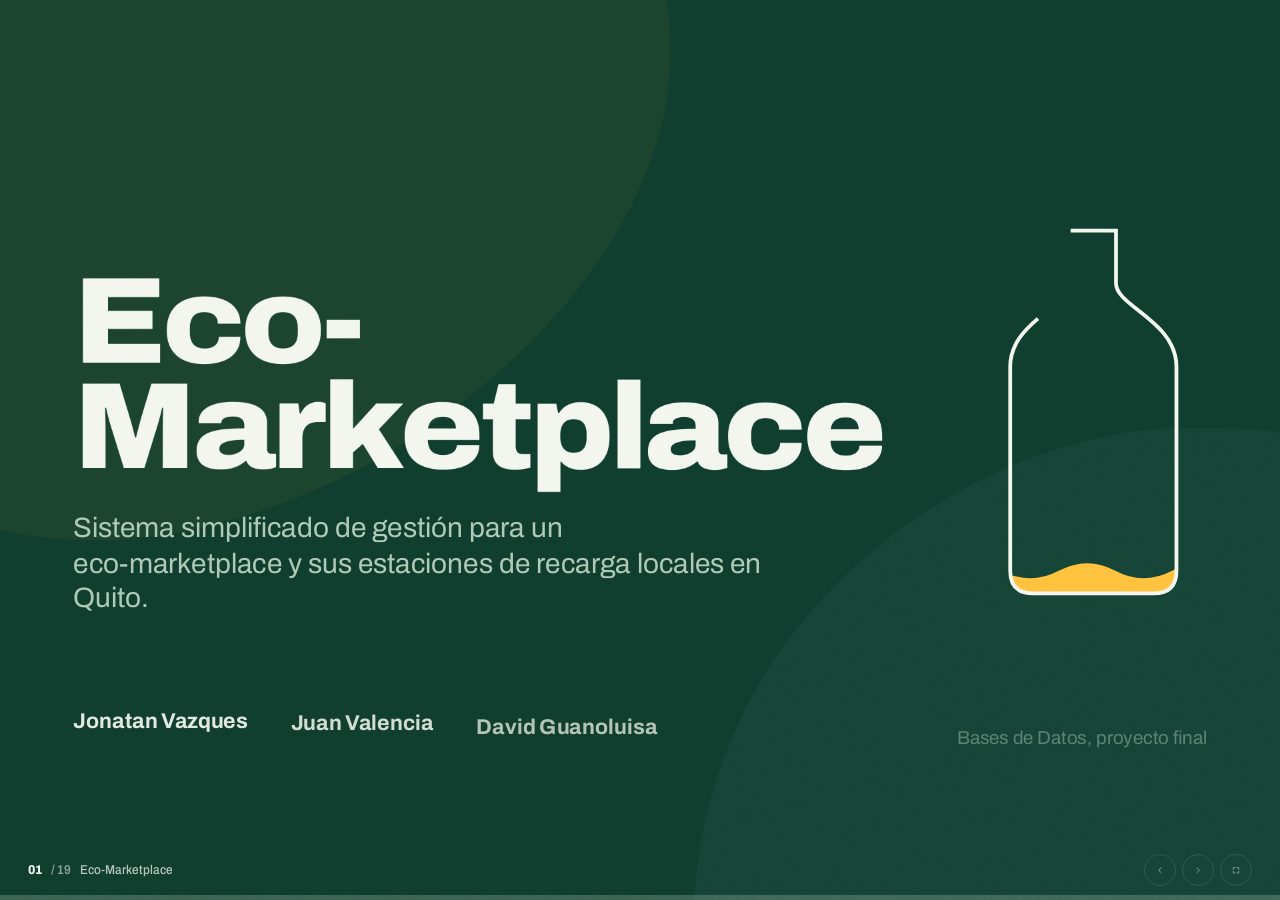
==== commit d4d2a1e1: "Add two presentation slides: the real problem and how it led to the project" ====
--- a/static/presentation/index.html
+++ b/static/presentation/index.html
@@ -7,7 +7,7 @@
 <link rel="icon" href="data:image/svg+xml,%3Csvg xmlns='http://www.w3.org/2000/svg' viewBox='0 0 32 32'%3E%3Crect width='32' height='32' rx='7' fill='%230F3D2E'/%3E%3Cpath d='M12 5h8v4c0 2 5 3 5 7v9q0 2-2 2H9q-2 0-2-2v-9c0-4 5-5 5-7z' fill='%23FFC23D'/%3E%3C/svg%3E">
 <link rel="preconnect" href="https://fonts.googleapis.com">
 <link rel="preconnect" href="https://fonts.gstatic.com" crossorigin>
-<link href="https://fonts.googleapis.com/css2?family=Archivo:wdth,wght@62..125,100..900&family=IBM+Plex+Mono:wght@400;500;600&display=swap" rel="stylesheet">
+<link href="https://fonts.googleapis.com/css2?family=Archivo:wdth,wght@62..125,100..900&family=IBM+Plex+Mono:wght@400;500;600&family=Caveat:wght@600&display=swap" rel="stylesheet">
 <style>
 /* ------------------------------------------------------------------
    Tokens
@@ -316,6 +316,42 @@
 .s-thanks .urls a:hover{text-decoration:underline}
 .s-thanks .names{font-size:30px;margin-top:22px;color:var(--fg2)}
 
+/* ---------- shared kicker ---------- */
+.kicker{font:600 26px var(--mono);color:var(--hi);letter-spacing:.06em;text-transform:uppercase;margin:0 0 26px}
+
+/* ---------- real problem (data) ---------- */
+.s-real .inner{display:grid;grid-template-columns:1fr 560px;gap:100px;align-items:center}
+.stats{display:grid;grid-template-columns:1.3fr 1fr 1fr;gap:48px;margin-top:60px}
+.stat{border-top:3px solid var(--line);padding-top:22px}
+.stat .v{font-size:100px;font-weight:900;font-variation-settings:"wdth" 125;line-height:1;color:var(--hi);letter-spacing:-.03em;white-space:nowrap}
+.stat .v small{font-size:46px;font-weight:800;margin-left:8px;letter-spacing:0}
+.stat p{font-size:28px;line-height:1.3;margin:16px 0 0}
+.stat cite{display:block;font:400 18px/1.4 var(--mono);color:var(--fg2);margin-top:12px;font-style:normal}
+.waffle{display:grid;grid-template-columns:repeat(10,1fr);gap:10px;width:560px}
+.waffle i{display:block;aspect-ratio:1;border-radius:9px;background:rgba(242,246,239,.13)}
+.waffle i.pl{background:var(--alarm)}
+.legend{display:flex;flex-wrap:wrap;gap:12px 34px;margin-top:26px;font-size:25px;color:var(--fg2);white-space:nowrap}
+.legend em{flex-basis:100%;font:400 20px var(--mono)}
+.legend span{display:inline-flex;align-items:center;gap:12px}
+.legend span::before{content:"";flex:none;width:22px;height:22px;border-radius:6px;background:rgba(242,246,239,.13)}
+.legend span.pl::before{background:var(--alarm)}
+.s-real .foot{position:absolute;left:110px;right:110px;bottom:118px;font-size:27px;color:var(--fg2);border-left:5px solid var(--alarm);padding-left:22px}
+.s-real .foot b{color:var(--fg)}
+
+/* ---------- story: notebook -> system ---------- */
+.story{position:relative;display:grid;grid-template-columns:720px 130px 1fr;grid-auto-rows:136px;align-items:center;margin-top:54px}
+.nb-bg{position:absolute;left:-34px;top:-28px;width:788px;bottom:-28px;background:#F7F3E4;border-radius:10px;transform:rotate(-1.2deg);
+  box-shadow:0 30px 60px rgba(0,0,0,.28);
+  background-image:linear-gradient(90deg,transparent 62px,rgba(255,111,89,.55) 62px,rgba(255,111,89,.55) 65px,transparent 65px),
+                   repeating-linear-gradient(180deg,transparent 0 67px,rgba(60,110,170,.28) 67px 69px)}
+.nb-line{position:relative;padding-left:66px;font:600 44px/1.1 'Caveat',cursive;color:#23324A;transform:rotate(-1.2deg)}
+.nb-line svg{position:absolute;left:56px;top:50%;width:640px;height:40px;margin-top:-18px;overflow:visible}
+.nb-line svg path{fill:none;stroke:var(--alarm);stroke-width:6;stroke-linecap:round}
+.st-arrow{width:100px;height:48px;justify-self:center;fill:none;stroke:var(--sun);stroke-width:4;stroke-linecap:round;stroke-linejoin:round}
+.fix b{display:block;font-size:44px;font-weight:800;font-variation-settings:"wdth" 106;letter-spacing:-.015em;line-height:1.05}
+.fix span{display:block;margin-top:8px;font-size:26px;color:var(--fg2)}
+.fix code{font:500 24px var(--mono);color:var(--sun)}
+
 @media (prefers-reduced-motion: reduce){ .caret{animation:none} }
 </style>
 </head>
@@ -355,6 +391,38 @@
  </div>
 </section>
 
+<!-- 2 REAL PROBLEM (data) -->
+<section class="slide s-real" data-id="real" data-ground="deep" data-title="Un problema real">
+ <div class="inner">
+  <div>
+   <p class="kicker" data-a="mask">Quito, 2026</p>
+   <h2 class="h sm" data-a="split">Quito entierra 2.200 toneladas de basura al día.</h2>
+   <div class="stats">
+    <div class="stat" data-a="rise" data-at=".7">
+     <div class="v"><span data-count="2200" data-sep>2.200</span><small>t</small></div>
+     <p>de basura llegan cada día al relleno sanitario</p>
+     <cite>Expreso, 22/09/2026</cite>
+    </div>
+    <div class="stat" data-a="rise" data-at=".85">
+     <div class="v"><span data-count="19">19</span><small>%</small></div>
+     <p>es plástico: el segundo residuo más común después de los orgánicos</p>
+     <cite>Caracterización Emgirs 2025, vía Primicias</cite>
+    </div>
+    <div class="stat" data-a="rise" data-at="1">
+     <div class="v"><span data-count="9">9</span><small>%</small></div>
+     <p>del plástico del mundo se recicla; el 40&nbsp;% de ese residuo son envases</p>
+     <cite>OCDE, Global Plastics Outlook 2022</cite>
+    </div>
+   </div>
+  </div>
+  <div>
+   <div class="waffle" id="waffle" role="img" aria-label="De cada 100 kilos de basura de Quito, 19 son plástico"></div>
+   <div class="legend" data-a="rise" data-at="2.2"><span>Otros</span><span class="pl">Plástico</span><em>1 cuadro = 1&nbsp;% de la basura</em></div>
+  </div>
+  <p class="foot" data-a="rise" data-at="2.5">El relleno sanitario de <b>El Inga</b> dejó de operar el <b>30 de septiembre de 2026</b>: la basura ahora va a una celda de transición.</p>
+ </div>
+</section>
+
 <!-- 2 PROBLEM -->
 <section class="slide s-problem" data-id="problem" data-ground="paper" data-title="El problema">
  <div class="inner">
@@ -373,6 +441,32 @@
     <path id="morph-x" stroke="#FF6F59" d="M70 230L230 430M230 230L70 430" style="stroke-width:10;stroke-linecap:round"/>
    </svg>
    <div class="morph-caption" id="morph-cap">Un solo uso</div>
+  </div>
+ </div>
+</section>
+
+<!-- 3b STORY: notebook -> system -->
+<section class="slide s-story" data-id="story" data-ground="green" data-title="Del cuaderno a la base de datos">
+ <div class="inner">
+  <p class="kicker" data-a="mask">Así se administra hoy una estación pequeña</p>
+  <h2 class="h sm" data-a="split">Un cuaderno no alcanza. A raíz de eso, construimos esto.</h2>
+  <div class="story" id="story">
+   <div class="nb-bg" aria-hidden="true"></div>
+   <div class="nb-line">Avena: ¿quedan 3 kg o 13? revisar mañana<svg viewBox="0 0 640 40" aria-hidden="true"><path d="M0 22 Q160 12 320 22 T640 18"/></svg></div>
+   <svg class="st-arrow" viewBox="0 0 100 48" aria-hidden="true"><path d="M6 24h80M70 10l16 14-16 14"/></svg>
+   <div class="fix"><b>Stock por sucursal</b><span><code>inventario</code> + alerta de stock bajo</span></div>
+
+   <div class="nb-line">Ana: detergente + avena + jabón = 3 hojas<svg viewBox="0 0 640 40" aria-hidden="true"><path d="M0 20 Q160 28 320 20 T640 22"/></svg></div>
+   <svg class="st-arrow" viewBox="0 0 100 48" aria-hidden="true"><path d="M6 24h80M70 10l16 14-16 14"/></svg>
+   <div class="fix"><b>Un pedido, varias líneas</b><span><code>pedido</code> + <code>detalle_pedido</code></span></div>
+
+   <div class="nb-line">Puntos de Ana: ¿140? ¿150? ¿dónde?<svg viewBox="0 0 640 40" aria-hidden="true"><path d="M0 18 Q160 10 320 20 T640 24"/></svg></div>
+   <svg class="st-arrow" viewBox="0 0 100 48" aria-hidden="true"><path d="M6 24h80M70 10l16 14-16 14"/></svg>
+   <div class="fix"><b>Eco-puntos automáticos</b><span>se suman en la misma transacción del pedido</span></div>
+
+   <div class="nb-line">¿Qué sucursal vendió más este mes? ni idea<svg viewBox="0 0 640 40" aria-hidden="true"><path d="M0 24 Q160 16 320 22 T640 18"/></svg></div>
+   <svg class="st-arrow" viewBox="0 0 100 48" aria-hidden="true"><path d="M6 24h80M70 10l16 14-16 14"/></svg>
+   <div class="fix"><b>Reportes al instante</b><span>ventas por tienda, producto, cliente y día</span></div>
   </div>
  </div>
 </section>
@@ -908,9 +1002,16 @@
 }
 function countUp(tl, el, at, dur){
   var to = parseFloat(el.getAttribute('data-count')), o = {v: 0};
-  el.textContent = '0';
-  tl.to(o, {v: to, duration: dur || 1.4, ease: 'power3.out', onUpdate: function(){ el.textContent = Math.round(o.v); }}, at);
-}
+  var sep = el.hasAttribute('data-sep');  // 2200 -> "2.200"
+  function show(){ var n = String(Math.round(o.v)); el.textContent = sep ? n.replace(/\B(?=(\d{3})+(?!\d))/g, '.') : n; }
+  show();
+  tl.to(o, {v: to, duration: dur || 1.4, ease: 'power3.out', onUpdate: show}, at);
+}
+/* waffle chart: 100 squares, the last 19 are plastic */
+(function buildWaffle(){
+  var w = document.getElementById('waffle'); if (!w) return;
+  for (var i = 0; i < 100; i++){ var sq = document.createElement('i'); if (i >= 81) sq.className = 'pl'; w.appendChild(sq); }
+})();
 var A = {
   split: function(tl, el, t){
     var c = $$('.c', el);
@@ -945,6 +1046,26 @@
     tl.fromTo($('#liquid', s), {attr: {transform: 'translate(0 520)'}}, {attr: {transform: 'translate(0 330)'}, duration: 2.2, ease: 'power2.out'}, .8);
     tl.fromTo($('#liq-wave', s), {x: 0}, {x: 150, duration: 1.6, ease: 'none', repeat: -1}, 0);
     tl.from($('#bottle-tag', s), {scale: 0, transformOrigin: '150px 285px', duration: .7, ease: 'back.out(2.2)'}, 1.5);
+  },
+  real: function(tl, s){
+    var sq = $$('#waffle i', s), pl = $$('#waffle i.pl', s);
+    // the 100 squares drop in row by row, then the plastic ones "fill" from the bottom
+    tl.from(sq, {scale: 0, opacity: 0, duration: .45, ease: 'back.out(2.2)', stagger: {each: .009, from: 'start'}}, .25);
+    tl.fromTo(pl, {backgroundColor: 'rgba(242,246,239,0.13)'},
+      {backgroundColor: '#FF6F59', duration: .3, ease: 'power2.out', stagger: {each: .05, from: 'end'}}, 1.35);
+    $$('[data-count]', s).forEach(function(el, i){ countUp(tl, el, .8 + i * .15, 1.5); });
+  },
+  story: function(tl, s){
+    tl.from($('.nb-bg', s), {y: 80, rotation: -7, opacity: 0, duration: 1, ease: 'expo.out'}, .3);
+    var lines = $$('.nb-line', s), arrows = $$('.st-arrow', s), fixes = $$('.fix', s);
+    tl.from(lines, {opacity: 0, x: -24, duration: .5, ease: 'expo.out', stagger: .12}, .7);
+    lines.forEach(function(line, i){
+      var at = 1.5 + i * .6;
+      drawFrom(tl, $$('svg path', line), {duration: .4, ease: 'power2.in'}, at);       // strike the problem
+      tl.to(line, {opacity: .55, duration: .3}, at + .3);
+      drawFrom(tl, $$('path', arrows[i]), {duration: .35, ease: 'power2.out'}, at + .25);  // a raíz de eso...
+      tl.from(fixes[i], {clipPath: 'inset(0% 100% 0% 0%)', duration: .7, ease: 'expo.inOut'}, at + .4);
+    });
   },
   problem: function(tl, s){
     var p = $('#morph-path', s), x = $('#morph-x', s), cap = $('#morph-cap', s);
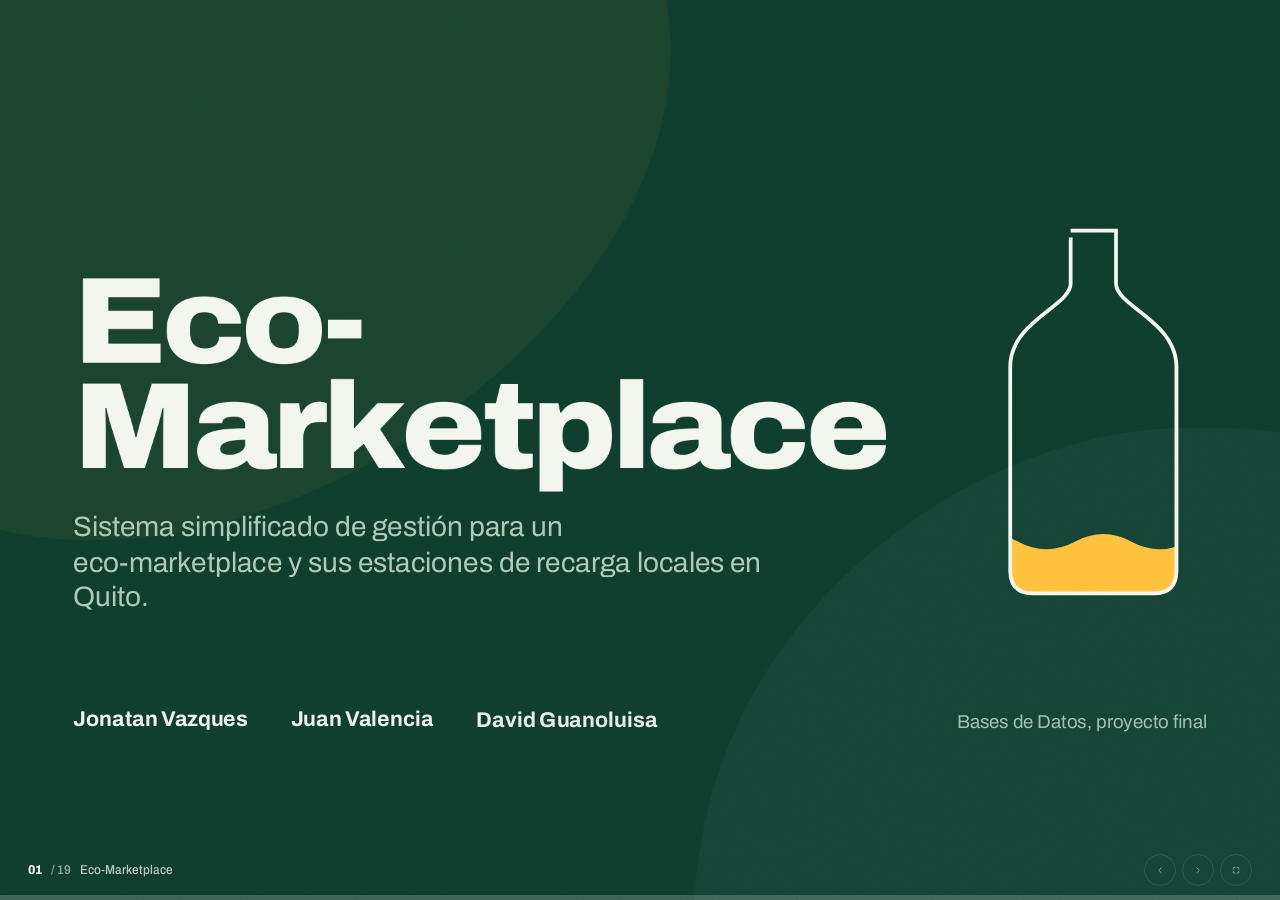
==== commit 402e74f3: "Translate the GUI to Spanish and update the presentation" ====
--- a/static/presentation/index.html
+++ b/static/presentation/index.html
@@ -578,7 +578,7 @@
    <div class="ent" style="left:620px;top:20px"><h4>pedido</h4><ul>
      <li>pedido_id<span class="key">PK</span></li><li>fecha_exacta</li><li>cliente_id<span class="key fk">FK</span></li><li>tienda_id<span class="key fk">FK</span></li></ul></div>
    <div class="ent" style="left:1240px;top:20px;width:440px"><h4>detalle_pedido</h4><ul>
-     <li>pedido_id<span class="key">PK FK</span></li><li>producto_id<span class="key">PK FK</span></li><li>cantidad</li><li>precio_unitario</li></ul></div>
+     <li>pedido_id<span class="key">PK FK</span></li><li>producto_id<span class="key">PK FK</span></li><li>cantidad_comprada</li><li>precio_unitario</li></ul></div>
    <div class="ent" style="left:0;top:420px"><h4>tienda</h4><ul>
      <li>tienda_id<span class="key">PK</span></li><li>nombre_sucursal</li><li>direccion</li></ul></div>
    <div class="ent" style="left:620px;top:420px"><h4>inventario</h4><ul>
@@ -622,13 +622,13 @@
      <div class="ent" id="ba-detail"><h4>detalle_pedido <span style="font-weight:500;opacity:.7;font-size:22px">líneas</span></h4><ul>
        <li>pedido_id<span class="key">PK FK</span></li>
        <li id="land1">producto_id<span class="key">PK FK</span></li>
-       <li id="land2">cantidad</li>
+       <li id="land2">cantidad_comprada</li>
        <li id="land3" class="new-row">precio_unitario</li></ul></div>
     </div>
-    <p class="after-note" id="ba-note2">Un pedido, muchas líneas. El precio se copia al momento de la compra, así un cambio de precio posterior no reescribe la historia. Al borrar un pedido se borran sus líneas.</p>
+    <p class="after-note" id="ba-note2">Un pedido, muchas líneas. El precio se copia al momento de la compra, así un cambio de precio posterior no reescribe la historia. Todas las llaves foráneas son ON DELETE RESTRICT.</p>
    </div>
    <div class="ghost" id="g1">producto_id</div>
-   <div class="ghost" id="g2">cantidad</div>
+   <div class="ghost" id="g2">cantidad_comprada</div>
   </div>
  </div>
 </section>
@@ -641,18 +641,18 @@
 <pre class="code" id="code"><span class="kw">CREATE TABLE</span> detalle_pedido (
   pedido_id        <span class="ty">INTEGER</span>        <span class="kw">NOT NULL</span>,
   producto_id      <span class="ty">INTEGER</span>        <span class="kw">NOT NULL</span>,
-  cantidad         <span class="ty">DECIMAL</span>(<span class="nu">10</span>,<span class="nu">2</span>)  <span class="kw">NOT NULL</span>,
+  cantidad_comprada <span class="ty">DECIMAL</span>(<span class="nu">10</span>,<span class="nu">2</span>) <span class="kw">NOT NULL</span>,
   precio_unitario  <span class="ty">DECIMAL</span>(<span class="nu">10</span>,<span class="nu">2</span>)  <span class="kw">NOT NULL</span>,
   <span class="kw">CONSTRAINT</span> <span class="cn">pk_detalle_pedido</span>
     <span class="kw">PRIMARY KEY</span> (pedido_id, producto_id),
   <span class="kw">CONSTRAINT</span> <span class="cn">fk_detalle_pedido_pedido</span>
     <span class="kw">FOREIGN KEY</span> (pedido_id) <span class="kw">REFERENCES</span> pedido
-    <span class="kw">ON DELETE CASCADE</span>,
+    <span class="kw">ON DELETE RESTRICT</span>,
   <span class="kw">CONSTRAINT</span> <span class="cn">fk_detalle_pedido_producto</span>
     <span class="kw">FOREIGN KEY</span> (producto_id) <span class="kw">REFERENCES</span> producto
     <span class="kw">ON DELETE RESTRICT</span>,
-  <span class="kw">CONSTRAINT</span> <span class="cn">ck_detalle_pedido_cantidad_positiva</span>
-    <span class="kw">CHECK</span> (cantidad &gt; <span class="nu">0</span>)
+  <span class="kw">CONSTRAINT</span> <span class="cn">ck_detalle_pedido_cantidad_comprada_positiva</span>
+    <span class="kw">CHECK</span> (cantidad_comprada &gt; <span class="nu">0</span>)
 );
 <span class="kw">CREATE INDEX</span> <span class="cn">idx_detalle_pedido_producto_id</span>
     <span class="kw">ON</span> detalle_pedido (producto_id);<span class="caret" id="caret"></span></pre>
@@ -660,7 +660,7 @@
   <div style="padding-top:150px">
    <ul class="prefixes" data-a="kids" data-at=".5">
     <li><b>pk_</b><span>Llave primaria<small>pk_inventario (tienda_id, producto_id)</small></span></li>
-    <li><b>fk_</b><span>Llave foránea, CASCADE o RESTRICT<small>fk_pedido_cliente</small></span></li>
+    <li><b>fk_</b><span>Llave foránea, siempre ON DELETE RESTRICT<small>fk_pedido_cliente</small></span></li>
     <li><b>uq_</b><span>Valor único<small>uq_cliente_correo_electronico</small></span></li>
     <li><b>ck_</b><span>Regla CHECK<small>ck_inventario_cantidad_stock_no_negativa</small></span></li>
     <li><b>idx_</b><span>Índice para búsquedas frecuentes<small>idx_pedido_fecha_exacta</small></span></li>
@@ -784,13 +784,13 @@
     <svg viewBox="0 0 300 190" aria-hidden="true"><line class="base" x1="0" y1="2" x2="0" y2="188"/>
      <rect class="bar top" x="0" y="14" width="270" height="36" rx="6"/><rect class="bar" x="0" y="76" width="200" height="36" rx="6"/><rect class="bar" x="0" y="138" width="130" height="36" rx="6"/></svg>
     <h3>Ventas por tienda</h3><code>/reportes/ventas-por-tienda</code>
-    <p>SUM(cantidad × precio_unitario) GROUP BY tienda</p>
+    <p>SUM(cantidad_comprada × precio_unitario) GROUP BY tienda</p>
    </div>
    <div class="rep">
     <svg viewBox="0 0 300 190" aria-hidden="true"><line class="base" x1="0" y1="188" x2="300" y2="188"/>
      <rect class="bar top v" x="10" y="20" width="50" height="168" rx="6"/><rect class="bar v" x="80" y="60" width="50" height="128" rx="6"/><rect class="bar v" x="150" y="96" width="50" height="92" rx="6"/><rect class="bar v" x="220" y="130" width="50" height="58" rx="6"/></svg>
     <h3>Productos más vendidos</h3><code>/reportes/productos-mas-vendidos</code>
-    <p>SUM(cantidad) GROUP BY producto ORDER BY DESC</p>
+    <p>SUM(cantidad_comprada) GROUP BY producto ORDER BY DESC</p>
    </div>
    <div class="rep">
     <svg viewBox="0 0 300 190" aria-hidden="true">
@@ -819,23 +819,25 @@
    <!-- Actualizar data-count si cambia el numero de pruebas que pasan en pytest -->
    <div class="big" id="test-count" data-count="71">71</div>
    <div class="big-l" data-a="mask" data-at=".6">pruebas pasan en pytest</div>
-   <p class="big-s" data-a="mask" data-at=".8">Los 13 casos del documento de diseño, 4 nuevos para el detalle de pedido (TC-14 a TC-17) y pruebas de la API para cada ruta CRUD, transacción y reporte.</p>
+   <p class="big-s" data-a="mask" data-at=".8">Los 15 casos del documento de diseño (TC-01 a TC-15, con los nuevos del detalle de pedido) y pruebas de la API para cada ruta CRUD, transacción y reporte.</p>
   </div>
   <div>
   <ul class="tcs" id="tcs">
    <li><svg viewBox="0 0 30 30"><path d="M6 16l6 6 12-14"/></svg><span class="id">TC-01</span><span>Registrar cliente<small>FR-01</small></span></li>
+   <li><svg viewBox="0 0 30 30"><path d="M6 16l6 6 12-14"/></svg><span class="id">TC-09</span><span>El pedido descuenta stock<small>FR-05</small></span></li>
+   <li><svg viewBox="0 0 30 30"><path d="M6 16l6 6 12-14"/></svg><span class="id">TC-02</span><span>Registrar inventario<small>FR-02</small></span></li>
+   <li><svg viewBox="0 0 30 30"><path d="M6 16l6 6 12-14"/></svg><span class="id">TC-10</span><span>Sin stock, rollback total<small>FR-05</small></span></li>
+   <li><svg viewBox="0 0 30 30"><path d="M6 16l6 6 12-14"/></svg><span class="id">TC-03</span><span>50 actualizaciones concurrentes<small>NFR-01</small></span></li>
+   <li><svg viewBox="0 0 30 30"><path d="M6 16l6 6 12-14"/></svg><span class="id">TC-11</span><span>Reporte de stock bajo<small>FR-06</small></span></li>
+   <li><svg viewBox="0 0 30 30"><path d="M6 16l6 6 12-14"/></svg><span class="id">TC-04</span><span>Inventario duplicado rechazado<small>FR-02</small></span></li>
+   <li><svg viewBox="0 0 30 30"><path d="M6 16l6 6 12-14"/></svg><span class="id">TC-12</span><span>Correo duplicado rechazado<small>NFR-02</small></span></li>
+   <li><svg viewBox="0 0 30 30"><path d="M6 16l6 6 12-14"/></svg><span class="id">TC-05</span><span>Registrar pedido<small>FR-03</small></span></li>
+   <li><svg viewBox="0 0 30 30"><path d="M6 16l6 6 12-14"/></svg><span class="id">TC-13</span><span>El script crea todo el esquema<small>NFR-03</small></span></li>
+   <li><svg viewBox="0 0 30 30"><path d="M6 16l6 6 12-14"/></svg><span class="id">TC-06</span><span>Cliente inexistente rechazado<small>FR-03</small></span></li>
+   <li><svg viewBox="0 0 30 30"><path d="M6 16l6 6 12-14"/></svg><span class="id">TC-14</span><span>Mismo producto dos veces, rechazado<small>FR-03</small></span></li>
+   <li><svg viewBox="0 0 30 30"><path d="M6 16l6 6 12-14"/></svg><span class="id">TC-07</span><span>La cantidad debe ser positiva<small>FR-03</small></span></li>
+   <li><svg viewBox="0 0 30 30"><path d="M6 16l6 6 12-14"/></svg><span class="id">TC-15</span><span>Línea con pedido o producto inexistente<small>FR-03</small></span></li>
    <li><svg viewBox="0 0 30 30"><path d="M6 16l6 6 12-14"/></svg><span class="id">TC-08</span><span>Historial de pedidos<small>FR-04</small></span></li>
-   <li><svg viewBox="0 0 30 30"><path d="M6 16l6 6 12-14"/></svg><span class="id">TC-02</span><span>Registrar inventario<small>FR-02</small></span></li>
-   <li><svg viewBox="0 0 30 30"><path d="M6 16l6 6 12-14"/></svg><span class="id">TC-09</span><span>El pedido descuenta stock<small>FR-05</small></span></li>
-   <li><svg viewBox="0 0 30 30"><path d="M6 16l6 6 12-14"/></svg><span class="id">TC-03</span><span>50 actualizaciones concurrentes<small>NFR-01</small></span></li>
-   <li><svg viewBox="0 0 30 30"><path d="M6 16l6 6 12-14"/></svg><span class="id">TC-10</span><span>Sin stock, rollback total<small>FR-05</small></span></li>
-   <li><svg viewBox="0 0 30 30"><path d="M6 16l6 6 12-14"/></svg><span class="id">TC-04</span><span>Inventario duplicado rechazado<small>FR-02</small></span></li>
-   <li><svg viewBox="0 0 30 30"><path d="M6 16l6 6 12-14"/></svg><span class="id">TC-11</span><span>Reporte de stock bajo<small>FR-06</small></span></li>
-   <li><svg viewBox="0 0 30 30"><path d="M6 16l6 6 12-14"/></svg><span class="id">TC-05</span><span>Registrar pedido<small>FR-03</small></span></li>
-   <li><svg viewBox="0 0 30 30"><path d="M6 16l6 6 12-14"/></svg><span class="id">TC-12</span><span>Correo duplicado rechazado<small>NFR-02</small></span></li>
-   <li><svg viewBox="0 0 30 30"><path d="M6 16l6 6 12-14"/></svg><span class="id">TC-06</span><span>Cliente inexistente rechazado<small>FR-03</small></span></li>
-   <li><svg viewBox="0 0 30 30"><path d="M6 16l6 6 12-14"/></svg><span class="id">TC-13</span><span>El script crea todo el esquema<small>NFR-03</small></span></li>
-   <li><svg viewBox="0 0 30 30"><path d="M6 16l6 6 12-14"/></svg><span class="id">TC-07</span><span>La cantidad debe ser positiva<small>FR-03</small></span></li>
   </ul>
    <div class="nfr" data-a="rise" data-at="1.8"><span class="n">50 / &lt;2 s</span><p>pedidos concurrentes sobre el mismo frasco, con stock final exacto (NFR-01)</p></div>
   </div>
